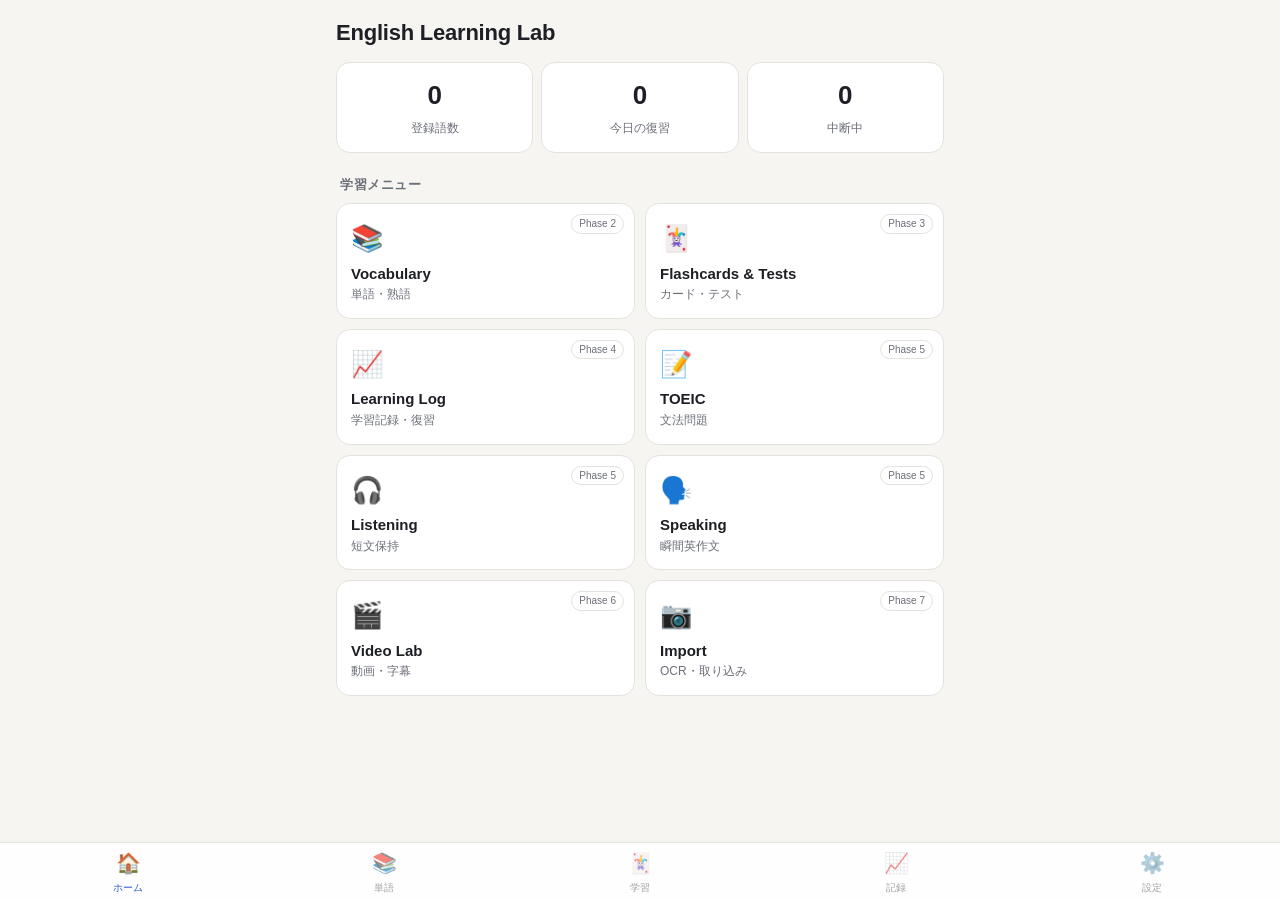
==== index.html @ d6dda8bf "Add files via upload" ====
<!DOCTYPE html>
<html lang="ja">
<head>
  <meta charset="utf-8">
  <meta name="viewport" content="width=device-width, initial-scale=1, viewport-fit=cover">
  <meta name="theme-color" content="#f6f5f2">
  <meta name="apple-mobile-web-app-capable" content="yes">
  <meta name="mobile-web-app-capable" content="yes">
  <meta name="apple-mobile-web-app-status-bar-style" content="default">
  <meta name="apple-mobile-web-app-title" content="English Lab">
  <title>English Learning Lab</title>
  <link rel="manifest" href="manifest.webmanifest">
  <link rel="apple-touch-icon" href="icon-180.png">
  <link rel="icon" href="icon-192.png">
  <link rel="stylesheet" href="app.css">
</head>
<body>
  <main id="main"><div class="card center muted">読み込み中…</div></main>
  <nav id="tabs"></nav>
  <div id="toast" hidden></div>
  <dialog id="dialog"></dialog>
  <script type="module" src="app.js"></script>
</body>
</html>
---- app.css ----
:root {
  --bg: #f6f5f2; --surface: #ffffff; --text: #1d1f24; --muted: #6b6f78; --line: #e4e2dc;
  --accent: #2f5bd3; --accent-text: #fff; --danger: #c93a3a; --warn-bg: #fff4d6; --warn-text: #7a5300;
  --radius: 14px; --tabh: 58px;
  color-scheme: light;
}
[data-theme="dark"] {
  --bg: #16181d; --surface: #21242b; --text: #eceef2; --muted: #9aa0ab; --line: #333740;
  --accent: #6d8ff0; --accent-text: #0e1220; --danger: #ef6b6b; --warn-bg: #3a3018; --warn-text: #f3d48a;
  color-scheme: dark;
}
* { box-sizing: border-box; -webkit-tap-highlight-color: transparent; }
html, body { margin: 0; background: var(--bg); color: var(--text); }
body {
  font: 16px/1.55 -apple-system, BlinkMacSystemFont, "Hiragino Sans", "Noto Sans JP", sans-serif;
  -webkit-text-size-adjust: 100%;
}
a { color: inherit; text-decoration: none; }
#main {
  max-width: 640px; margin: 0 auto;
  padding: calc(env(safe-area-inset-top) + 8px) 16px calc(var(--tabh) + env(safe-area-inset-bottom) + 24px);
}
.top { display: flex; align-items: center; gap: 8px; padding: 8px 0 12px; }
.top h1 { font-size: 22px; margin: 0; letter-spacing: -.01em; }
.back { font-size: 30px; line-height: 1; padding: 0 8px 4px 0; color: var(--accent); }
.sec { font-size: 13px; font-weight: 600; color: var(--muted); margin: 22px 4px 8px; text-transform: uppercase; letter-spacing: .04em; }
.card { display: block; background: var(--surface); border: 1px solid var(--line); border-radius: var(--radius); padding: 14px 16px; margin-bottom: 10px; }
.card.warn { background: var(--warn-bg); color: var(--warn-text); border-color: transparent; }
.center { text-align: center; }
.muted { color: var(--muted); }
.small { font-size: 12px; }
.hint { font-size: 13px; color: var(--muted); margin: -2px 2px 4px; }
.warn-text { color: var(--danger); font-size: 14px; }
.stack { display: flex; flex-direction: column; gap: 10px; }
.stack > p { margin: 0; }
.row { display: flex; gap: 8px; }
.row.end { justify-content: flex-end; }
.kv { display: flex; justify-content: space-between; font-size: 15px; padding: 2px 0; }
.kv span { color: var(--muted); }

.stats { display: grid; grid-template-columns: repeat(3, 1fr); gap: 8px; }
.stat { background: var(--surface); border: 1px solid var(--line); border-radius: var(--radius); padding: 12px 8px; text-align: center; }
.stat b { display: block; font-size: 26px; font-variant-numeric: tabular-nums; }
.stat span { font-size: 12px; color: var(--muted); }

.grid { display: grid; grid-template-columns: 1fr 1fr; gap: 10px; }
.tile { position: relative; background: var(--surface); border: 1px solid var(--line); border-radius: var(--radius); padding: 14px; min-height: 104px; display: flex; flex-direction: column; gap: 2px; }
.tile:active { transform: scale(.98); }
.tile .ic { font-size: 26px; }
.tile .nm { font-weight: 650; font-size: 15px; line-height: 1.25; margin-top: 4px; }
.tile .ja { font-size: 12px; color: var(--muted); }
.tile .badge { position: absolute; top: 10px; right: 10px; font-size: 10px; color: var(--muted); border: 1px solid var(--line); border-radius: 99px; padding: 1px 7px; }

.btn {
  display: block; width: 100%; text-align: center; font: inherit; font-weight: 600; font-size: 16px;
  padding: 12px 14px; border-radius: 12px; border: 1px solid var(--line); background: var(--bg); color: var(--text);
  cursor: pointer; min-height: 46px;
}
.btn:active { opacity: .7; }
.btn.primary { background: var(--accent); color: var(--accent-text); border-color: transparent; }
.btn.danger { color: var(--danger); background: transparent; border-color: var(--danger); }
.dlg .btn.danger { background: var(--danger); color: #fff; }
.btn.ghost { background: transparent; border-color: transparent; color: var(--muted); }
.btn:disabled { opacity: .4; }
.row .btn { width: auto; flex: 0 0 auto; }

.seg { display: flex; background: var(--bg); border-radius: 10px; padding: 3px; }
.seg button { flex: 1; font: inherit; font-size: 15px; border: 0; background: transparent; color: var(--text); padding: 8px; border-radius: 8px; }
.seg button.on { background: var(--surface); box-shadow: 0 1px 3px rgba(0,0,0,.15); font-weight: 600; }

.field { display: flex; flex-direction: column; gap: 4px; font-size: 14px; color: var(--muted); margin: 10px 0; }
.field input { font: inherit; font-size: 16px; padding: 10px 12px; border-radius: 10px; border: 1px solid var(--line); background: var(--bg); color: var(--text); }

#tabs {
  position: fixed; left: 0; right: 0; bottom: 0; display: flex; justify-content: space-around;
  background: color-mix(in srgb, var(--surface) 88%, transparent); backdrop-filter: blur(14px); -webkit-backdrop-filter: blur(14px);
  border-top: 1px solid var(--line); padding-bottom: env(safe-area-inset-bottom); height: calc(var(--tabh) + env(safe-area-inset-bottom));
}
#tabs a { flex: 1; display: flex; flex-direction: column; align-items: center; justify-content: center; color: var(--muted); font-size: 20px; opacity: .65; }
#tabs a small { font-size: 10px; margin-top: 1px; }
#tabs a.on { opacity: 1; color: var(--accent); }

#toast {
  position: fixed; left: 50%; transform: translateX(-50%); bottom: calc(var(--tabh) + env(safe-area-inset-bottom) + 14px);
  background: var(--text); color: var(--bg); padding: 10px 16px; border-radius: 99px; font-size: 14px; max-width: 90vw; z-index: 50;
}
dialog { border: 0; border-radius: 18px; padding: 0; width: min(92vw, 420px); background: var(--surface); color: var(--text); }
dialog::backdrop { background: rgba(0,0,0,.45); }
.dlg { padding: 18px; }
.dlg h3 { margin: 0 0 10px; font-size: 18px; }
.dlg-body { font-size: 15px; max-height: 50vh; overflow: auto; }
.errs { padding-left: 18px; color: var(--danger); }
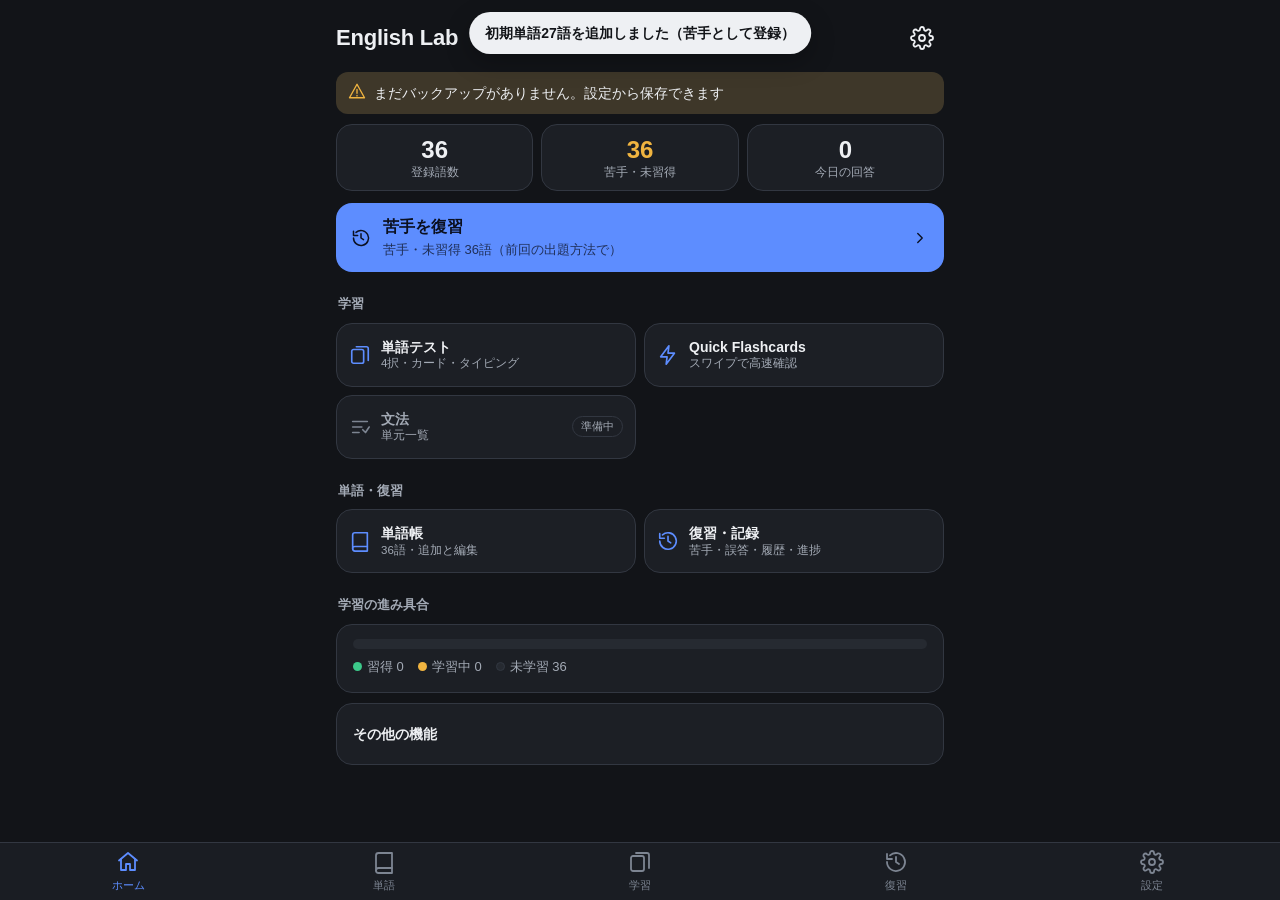
==== commit bbea4842: "Add files via upload" ====
--- a/index.html
+++ b/index.html
@@ -2,6 +2,7 @@
 <html lang="ja">
 <head>
   <meta charset="utf-8">
+  <meta name="robots" content="noindex, nofollow, noarchive">
   <meta name="viewport" content="width=device-width, initial-scale=1, viewport-fit=cover">
   <meta name="theme-color" content="#f6f5f2">
   <meta name="apple-mobile-web-app-capable" content="yes">
--- a/app.css
+++ b/app.css
@@ -90,3 +90,546 @@
 .dlg h3 { margin: 0 0 10px; font-size: 18px; }
 .dlg-body { font-size: 15px; max-height: 50vh; overflow: auto; }
 .errs { padding-left: 18px; color: var(--danger); }
+
+/* ---------- Phase 2 ---------- */
+.grow { flex: 1; min-width: 0; }
+.row.between, .between { justify-content: space-between; align-items: center; }
+.row { align-items: center; }
+.link { color: var(--accent); background: none; border: 0; font: inherit; padding: 0; }
+.danger-text { color: var(--danger); }
+.icon-btn { background: none; border: 0; font-size: 20px; padding: 6px 8px; color: var(--text); min-width: 40px; min-height: 40px; }
+.top .icon-btn { font-size: 28px; color: var(--accent); }
+.btn.sm { padding: 7px 12px; min-height: 36px; font-size: 14px; width: auto; }
+select, textarea, .searchbar input, .card input:not([type=checkbox]) {
+  font: inherit; font-size: 16px; width: 100%; padding: 10px 12px; border-radius: 10px;
+  border: 1px solid var(--line); background: var(--bg); color: var(--text);
+}
+select { -webkit-appearance: none; appearance: none; background-image: linear-gradient(45deg, transparent 50%, var(--muted) 50%), linear-gradient(135deg, var(--muted) 50%, transparent 50%); background-position: calc(100% - 16px) 55%, calc(100% - 11px) 55%; background-size: 5px 5px; background-repeat: no-repeat; padding-right: 30px; }
+textarea { resize: vertical; line-height: 1.5; }
+.big-input { font-size: 20px !important; font-weight: 650; }
+.searchbar { margin-bottom: 10px; }
+.searchbar input { background: var(--surface); }
+.filters summary { font-weight: 600; cursor: pointer; }
+.fgrp { margin-top: 12px; display: flex; flex-direction: column; gap: 6px; }
+.fgrp > span { font-size: 13px; color: var(--muted); }
+.chips { display: flex; flex-wrap: wrap; gap: 6px; }
+.chips button { font: inherit; font-size: 14px; padding: 6px 12px; border-radius: 99px; border: 1px solid var(--line); background: var(--bg); color: var(--text); }
+.chips button.on { background: var(--accent); color: var(--accent-text); border-color: transparent; }
+.chk { display: inline-flex; align-items: center; gap: 6px; font-size: 15px; color: var(--text); }
+.chk input { width: 20px; height: 20px; accent-color: var(--accent); }
+
+.wcard { background: var(--surface); border: 1px solid var(--line); border-radius: var(--radius); margin-bottom: 10px; }
+.wmain { display: block; padding: 14px 16px 10px; }
+.wmain b { font-size: 20px; letter-spacing: -.01em; }
+.wmain .mean { display: block; color: var(--text); opacity: .85; font-size: 15px; margin-top: 2px; }
+.tagp { font-size: 11px; color: var(--muted); border: 1px solid var(--line); border-radius: 99px; padding: 0 7px; margin-left: 8px; vertical-align: 3px; }
+.wact { display: flex; align-items: center; gap: 8px; border-top: 1px solid var(--line); padding: 6px 10px 6px 8px; }
+.lv { display: inline-flex; align-items: center; gap: 6px; font-size: 14px; font-weight: 600; padding: 5px 12px; border-radius: 99px; background: var(--bg); white-space: nowrap; }
+.lv i { width: 8px; height: 8px; border-radius: 50%; background: var(--muted); }
+.lv1 i { background: #8a8f99; } .lv2 i { background: #e0563b; } .lv3 i { background: #e3a21a; } .lv4 i { background: #4f9fe0; } .lv5 i { background: #34a56f; }
+.lv0 { color: var(--muted); font-weight: 500; }
+.lvsel { position: relative; display: inline-block; }
+.lvsel .lv::after { content: '⌄'; margin-left: 2px; color: var(--muted); font-size: 12px; transform: translateY(-2px); }
+.lvsel select { position: absolute; inset: 0; opacity: 0; width: 100%; padding: 0; }
+.bm { background: none; border: 0; color: var(--muted); padding: 6px; min-width: 40px; min-height: 40px; }
+.bm.on { color: #f28c28; }
+.bm.big svg { width: 28px; height: 28px; }
+.skill { padding: 10px 0; border-top: 1px solid var(--line); display: flex; flex-direction: column; gap: 6px; }
+.skill .hint { margin: 0; }
+.prow { display: flex; gap: 10px; align-items: baseline; padding: 6px 0; border-bottom: 1px solid var(--line); font-size: 15px; }
+.prow:last-child { border-bottom: 0; }
+.prow span { color: var(--muted); flex: 1; }
+.prow em { font-style: normal; font-size: 12px; color: var(--danger); }
+.prow.dup b { text-decoration: line-through; opacity: .5; }
+.ptext { font-size: 18px; line-height: 2.1; }
+.tok { padding: 3px 2px; border-radius: 6px; }
+.tok.on { background: var(--accent); color: var(--accent-text); }
+.hrow { display: flex; flex-direction: column; padding: 6px 0; border-bottom: 1px solid var(--line); font-size: 14px; }
+.hrow:last-child { border-bottom: 0; }
+.hrow span { color: var(--muted); font-size: 12px; }
+
+/* ---------- Phase 3 ---------- */
+.seg.wrap { flex-wrap: wrap; }
+.seg button:disabled { opacity: .35; }
+.resume { border-color: var(--accent); }
+a.card.resume { color: var(--accent); font-weight: 600; margin-top: 10px; }
+.target b { font-size: 26px; font-variant-numeric: tabular-nums; }
+.qtop { padding-bottom: 6px; }
+.progress { height: 4px; background: var(--line); border-radius: 99px; overflow: hidden; }
+.progress i { display: block; height: 100%; background: var(--accent); transition: width .3s; }
+.qcard { text-align: center; padding: 28px 16px; min-height: 140px; display: flex; flex-direction: column; align-items: center; justify-content: center; gap: 6px; }
+.q-ja { font-size: 24px; font-weight: 650; line-height: 1.4; }
+.q-en { font-size: 32px; font-weight: 700; letter-spacing: -.01em; }
+.q-en.sm { font-size: 24px; }
+.q-sub { font-size: 13px; color: var(--muted); }
+.play { font-size: 40px; width: 88px; height: 88px; border-radius: 50%; border: 0; background: var(--accent); color: var(--accent-text); }
+.type-in { font: inherit; font-size: 22px !important; text-align: center; padding: 14px !important; border-radius: 12px; border: 2px solid var(--line); background: var(--surface); color: var(--text); width: 100%; }
+.type-in:focus { outline: none; border-color: var(--accent); }
+.hintline { text-align: center; font-family: ui-monospace, Menlo, monospace; font-size: 20px; letter-spacing: .05em; min-height: 4px; }
+.choices { display: flex; flex-direction: column; gap: 8px; }
+.choice { font: inherit; font-size: 17px; text-align: left; padding: 14px 16px; border-radius: 12px; border: 1px solid var(--line); background: var(--surface); color: var(--text); }
+.choice.en { font-size: 19px; font-weight: 600; }
+.choice.right { border-color: #34a56f; background: color-mix(in srgb, #34a56f 18%, var(--surface)); }
+.choice.wrongc { border-color: var(--danger); background: color-mix(in srgb, var(--danger) 15%, var(--surface)); }
+.choice:disabled { color: var(--text); }
+.reveal { text-align: center; }
+.evals { display: grid; grid-template-columns: 1fr 1fr 1fr; gap: 8px; }
+.evals .btn { padding: 12px 4px; font-size: 15px; }
+.fb { margin-top: 12px; display: flex; flex-direction: column; gap: 6px; border-width: 2px; }
+.fb.ok { border-color: #34a56f; } .fb.near { border-color: #e3a21a; } .fb.ng { border-color: var(--danger); }
+.verdict { font-weight: 700; font-size: 15px; }
+.fb.ok .verdict { color: #34a56f; } .fb.near .verdict { color: #c98a10; } .fb.ng .verdict { color: var(--danger); }
+.fb-en { font-size: 24px; }
+.diff code { font-family: ui-monospace, Menlo, monospace; font-size: 18px; }
+.diff del { color: var(--danger); text-decoration: line-through; }
+.diff ins { color: #34a56f; text-decoration: underline; font-weight: 700; }
+.diff .gap { color: var(--muted); }
+.ex { border-left: 3px solid var(--line); padding-left: 10px; font-size: 15px; }
+.lvchg span { margin-left: 8px; }
+.rrow { display: flex; gap: 10px; align-items: flex-start; background: var(--surface); border: 1px solid var(--line); border-radius: 12px; padding: 10px 12px; margin-bottom: 6px; }
+.rrow .mk { font-weight: 700; width: 18px; text-align: center; }
+.mk.ok { color: #34a56f; } .mk.near { color: #c98a10; } .mk.ng { color: var(--danger); }
+.rrow .lvc { text-align: right; white-space: nowrap; }
+.block { display: block; }
+.row .btn.grow { flex: 1 1 0; width: auto; }
+
+/* ---------- Quick Flashcards ---------- */
+.quicklink { display: flex; align-items: center; gap: 4px; border-color: var(--accent); }
+.clock { font-variant-numeric: tabular-nums; font-size: 17px; }
+.cardbar { height: 3px; border-radius: 99px; overflow: hidden; }
+.cardbar i { display: block; height: 100%; background: #e3a21a; width: 0; transition: width .2s linear; }
+.qstage { position: relative; height: min(52vh, 420px); margin: 10px 0; }
+.fcard {
+  position: absolute; inset: 0; background: var(--surface); border: 1px solid var(--line); border-radius: 22px;
+  display: flex; align-items: center; justify-content: center; text-align: center; padding: 20px;
+  box-shadow: 0 6px 24px rgba(0,0,0,.12); touch-action: none; user-select: none; -webkit-user-select: none;
+  transition: transform .2s ease-out, opacity .2s, border-color .1s;
+}
+.fcard.flipping .face { opacity: 0; transform: scale(.96); }
+.face { transition: opacity .12s, transform .12s; display: flex; flex-direction: column; gap: 10px; align-items: center; max-height: 100%; overflow: auto; }
+.fc-en { font-size: 36px; font-weight: 700; letter-spacing: -.01em; }
+.fc-ja { font-size: 24px; font-weight: 600; line-height: 1.45; }
+.fc-ex { font-size: 14px; line-height: 1.5; text-align: left; border-left: 3px solid var(--line); padding-left: 10px; margin-top: 6px; }
+.stamp { position: absolute; top: 18px; font-weight: 800; font-size: 18px; padding: 4px 10px; border-radius: 8px; border: 3px solid; opacity: 0; transition: opacity .1s; }
+.stamp.know { color: #34a56f; right: 18px; } .stamp.dont { color: var(--danger); left: 18px; }
+.fcard.to-know { border-color: #34a56f; } .fcard.to-know .stamp.know { opacity: 1; }
+.fcard.to-dont { border-color: var(--danger); } .fcard.to-dont .stamp.dont { opacity: 1; }
+.qbtns { display: grid; grid-template-columns: 1fr 64px 1fr; gap: 10px; }
+.qb.know { color: #34a56f; border-color: #34a56f; } .qb.dont { color: var(--danger); border-color: var(--danger); }
+.pauseov { position: fixed; inset: 0; background: rgba(0,0,0,.55); display: flex; align-items: center; justify-content: center; z-index: 40; padding: 24px; }
+.pauseov .card { width: 100%; max-width: 360px; }
+.up { color: #34a56f; } .down { color: var(--danger); }
+
+/* ---------- Video Lab ---------- */
+.vrow { display: flex; align-items: center; gap: 12px; }
+.vic { font-size: 26px; }
+.vtitle { font-size: 18px !important; overflow: hidden; text-overflow: ellipsis; white-space: nowrap; max-width: 60vw; }
+.vwrap { background: #000; border-radius: 14px; overflow: hidden; }
+.vwrap video { width: 100%; max-height: 42vh; display: block; background: #000; }
+.subbox { min-height: 64px; background: var(--surface); border: 1px solid var(--line); border-radius: 12px; margin-top: 8px; padding: 10px 12px; text-align: center; }
+.subbox.empty { color: var(--muted); }
+.sen { font-size: 18px; font-weight: 600; line-height: 1.4; }
+.sja { font-size: 15px; color: var(--muted); margin-top: 4px; }
+.vctl { display: grid; grid-template-columns: 1fr 1fr 1fr 1fr; gap: 8px; margin-top: 10px; }
+.vctl .btn { padding: 10px 4px; font-size: 15px; }
+.vctl2 { display: grid; grid-template-columns: repeat(4, 1fr); gap: 6px; margin-top: 8px; }
+.tgl { font: inherit; font-size: 13px; padding: 9px 2px; border-radius: 10px; border: 1px solid var(--line); background: var(--bg); color: var(--muted); }
+.tgl.on { background: var(--accent); color: var(--accent-text); border-color: transparent; font-weight: 600; }
+.cuelist { max-height: 46vh; overflow: auto; -webkit-overflow-scrolling: touch; position: relative; }
+.cue { display: flex; gap: 8px; align-items: flex-start; padding: 9px 6px; border-bottom: 1px solid var(--line); }
+.cue.cur { background: color-mix(in srgb, var(--accent) 14%, transparent); border-radius: 8px; }
+.ct { font-size: 12px; color: var(--muted); font-variant-numeric: tabular-nums; width: 44px; padding-top: 3px; }
+.ctext { display: flex; flex-direction: column; gap: 2px; }
+.cen { font-size: 15px; } .cja { font-size: 13px; color: var(--muted); }
+.cbtn { font: inherit; font-size: 12px; border: 1px solid var(--line); background: var(--surface); color: var(--accent); border-radius: 8px; padding: 4px 7px; white-space: nowrap; }
+.vref { display: block; padding: 4px 0; color: var(--accent); }
+.vref .block { color: var(--text); }
+[hidden] { display: none !important; }
+
+/* ---------- 3-direction swipe card ---------- */
+body.noscroll { overflow: hidden; overscroll-behavior: none; }
+.qrun { -webkit-user-select: none; user-select: none; }
+.qstage .fcard { -webkit-touch-callout: none; will-change: transform; transition: border-color .1s; }
+.qstage .fcard:not(:first-child) { z-index: 2; }       /* the card flying away stays on top */
+.qstage .fcard.gone { pointer-events: none; }
+.fcard .stamp { opacity: 0; transition: none; top: 18px; }
+.stamp.s-left { left: 18px; right: auto; transform: rotate(-12deg); }
+.stamp.s-right { right: 18px; left: auto; transform: rotate(12deg); }
+.stamp.s-up { left: 50%; top: auto; bottom: 18px; transform: translateX(-50%); }
+.stamp.k-know { color: #34a56f; } .stamp.k-dont { color: var(--danger); } .stamp.k-vague { color: #d9960f; }
+.fcard[data-dir="left"] .s-left, .fcard[data-dir="right"] .s-right, .fcard[data-dir="up"] .s-up { opacity: var(--s, 0); }
+.fcard[data-res="know"] { border-color: #34a56f; box-shadow: 0 0 0 calc(var(--s, 0) * 3px) #34a56f inset, 0 6px 24px rgba(0,0,0,.12); }
+.fcard[data-res="dont"] { border-color: var(--danger); box-shadow: 0 0 0 calc(var(--s, 0) * 3px) var(--danger) inset, 0 6px 24px rgba(0,0,0,.12); }
+.fcard[data-res="vague"] { border-color: #d9960f; box-shadow: 0 0 0 calc(var(--s, 0) * 3px) #d9960f inset, 0 6px 24px rgba(0,0,0,.12); }
+.qbtns3 { display: grid; grid-template-columns: 1fr 1fr 1fr 52px; gap: 8px; }
+.qbtns3 .btn { padding: 12px 2px; font-size: 14px; white-space: nowrap; }
+.qb.vague { color: #c98a10; border-color: #d9960f; }
+.stats4 { grid-template-columns: repeat(4, 1fr); }
+.mid { color: #c98a10; }
+
+/* =====================================================================
+   v0.6 Visual refresh: unified type scale, larger text, clear emphasis
+   ===================================================================== */
+:root {
+  --font: -apple-system, BlinkMacSystemFont, "SF Pro Text", "Hiragino Sans", "Hiragino Kaku Gothic ProN", "Noto Sans JP", sans-serif;
+  --fs-hero: 46px;   /* 出題中の英単語 */
+  --fs-h1: 26px;     /* 画面タイトル・出題中の日本語 */
+  --fs-l: 20px;      /* 一覧の見出し語・選択肢 */
+  --fs-m: 17px;      /* 本文・ボタン（iOS標準） */
+  --fs-s: 15px;      /* 補足 */
+  --fs-xs: 13px;     /* ラベル */
+  --radius: 18px;
+  --bg: #f3f4f6; --surface: #ffffff; --surface2: #eceef1; --text: #15171c; --muted: #6a707b; --line: #dfe2e7;
+  --accent: #2563eb; --accent-text: #fff;
+  --ok: #22a06b; --ng: #e5484d; --mid: #d99211;
+}
+[data-theme="dark"] {
+  --bg: #17181c; --surface: #24262b; --surface2: #2e3036; --text: #f3f4f6; --muted: #9ca3af; --line: #393c43;
+  --accent: #5b8cff; --accent-text: #0b1020;
+  --ok: #3ccf8e; --ng: #ff6b6f; --mid: #f0b33a;
+}
+html, body { font-family: var(--font); font-size: var(--fs-m); -webkit-font-smoothing: antialiased; }
+body { line-height: 1.6; }
+b, strong { font-weight: 700; }
+.muted { color: var(--muted); }
+.small { font-size: var(--fs-xs); }
+.hint { font-size: var(--fs-xs); line-height: 1.55; }
+
+/* headings */
+.top { padding: 10px 0 14px; }
+.top h1 { font-size: var(--fs-h1); font-weight: 800; letter-spacing: -.02em; }
+.sec { font-size: var(--fs-s); font-weight: 700; text-transform: none; letter-spacing: 0; color: var(--muted); margin: 26px 4px 10px; }
+.card { border-radius: var(--radius); padding: 16px 18px; border-color: var(--line); }
+
+/* buttons & choices */
+.btn { min-height: 52px; border-radius: 14px; font-size: var(--fs-m); font-weight: 700; background: var(--surface); }
+.btn.primary { box-shadow: 0 6px 16px color-mix(in srgb, var(--accent) 30%, transparent); }
+.btn.sm { min-height: 40px; font-size: var(--fs-s); }
+.seg { background: var(--surface2); border-radius: 14px; padding: 4px; gap: 4px; }
+.seg button { font-size: var(--fs-m); font-weight: 600; padding: 11px 6px; border-radius: 11px; color: var(--muted); }
+.seg button.on { background: var(--surface); color: var(--text); font-weight: 800; box-shadow: 0 1px 4px rgba(0,0,0,.15), inset 0 0 0 2px var(--accent); }
+.chips { gap: 8px; }
+.chips button { font-size: var(--fs-s); font-weight: 600; min-height: 44px; padding: 8px 16px; border-radius: 12px; border: 2px solid var(--line); background: var(--surface); }
+.chips button.on { border-color: var(--accent); background: color-mix(in srgb, var(--accent) 14%, var(--surface)); color: var(--text); font-weight: 800; }
+.chk { font-size: var(--fs-m); gap: 10px; min-height: 36px; }
+.chk input { width: 22px; height: 22px; }
+select, textarea, .searchbar input, .card input:not([type=checkbox]) { font-size: var(--fs-m); padding: 12px 14px; border-radius: 12px; }
+
+/* home */
+.stat { border-radius: var(--radius); padding: 14px 6px; }
+.stat b { font-size: 30px; font-weight: 800; letter-spacing: -.02em; }
+.stat span { font-size: var(--fs-xs); font-weight: 600; }
+.tile { border-radius: var(--radius); min-height: 112px; padding: 16px; }
+.tile .nm { font-size: var(--fs-m); font-weight: 800; }
+.tile .ja { font-size: var(--fs-xs); }
+
+/* vocabulary list */
+.wcard { border-radius: var(--radius); }
+.wmain { padding: 16px 18px 10px; }
+.wmain b { font-size: 23px; font-weight: 800; letter-spacing: -.015em; }
+.wmain .mean { font-size: var(--fs-m); opacity: 1; color: var(--text); margin-top: 4px; }
+.lv { font-size: var(--fs-s); padding: 6px 14px; background: var(--surface2); }
+
+/* ---------- focus mode (during a test): no tab bar ---------- */
+body.focus #tabs { display: none; }
+body.focus #main { padding-bottom: calc(env(safe-area-inset-bottom) + 20px); }
+.qhead { display: flex; align-items: center; gap: 12px; padding: 8px 0 12px; }
+.qhead .qlabel { flex: 1; text-align: center; font-size: var(--fs-s); font-weight: 700; color: var(--muted); }
+.qhead .qleft { font-size: var(--fs-s); font-weight: 700; color: var(--muted); min-width: 44px; text-align: right; }
+.qhead .clock { flex: 1; text-align: center; font-size: 20px; font-weight: 800; }
+.xbtn { width: 44px; height: 44px; border-radius: 50%; border: 0; background: var(--surface2); color: var(--text); font-size: 18px; font-weight: 700; flex: 0 0 auto; }
+.progress { height: 8px; background: var(--surface2); }
+.progress i { background: var(--accent); border-radius: 99px; }
+p.small.muted.center, #pos { font-size: var(--fs-s); font-weight: 700; }
+
+/* question card */
+.qcard { min-height: 230px; border-radius: 22px; padding: 30px 18px; gap: 10px; }
+.q-en { font-size: var(--fs-hero); font-weight: 800; letter-spacing: -.02em; line-height: 1.15; }
+.q-en.sm { font-size: 30px; }
+.q-ja { font-size: var(--fs-h1); font-weight: 800; line-height: 1.4; }
+.q-sub { font-size: var(--fs-s); font-weight: 600; color: var(--muted); background: var(--surface2); border-radius: 8px; padding: 2px 10px; }
+.play { width: 96px; height: 96px; font-size: 42px; }
+
+/* choices: large numbered rows */
+.choices { gap: 10px; margin-top: 4px; }
+.choice { display: flex; align-items: center; gap: 14px; min-height: 66px; padding: 12px 18px; border-radius: 20px; border: 2px solid var(--line); background: var(--surface); font-size: 19px; font-weight: 700; line-height: 1.35; }
+.choice .cn { font-size: 22px; font-weight: 800; color: var(--muted); width: 18px; text-align: center; flex: 0 0 auto; }
+.choice .ctx { flex: 1; }
+.choice.en { font-size: 22px; }
+.choice:active { transform: scale(.985); }
+.choice.right { border-color: var(--ok); background: color-mix(in srgb, var(--ok) 16%, var(--surface)); }
+.choice.right .cn { color: var(--ok); }
+.choice.wrongc { border-color: var(--ng); background: color-mix(in srgb, var(--ng) 14%, var(--surface)); }
+.choice.wrongc .cn { color: var(--ng); }
+
+/* typing */
+.type-in { font-size: 26px !important; font-weight: 700; padding: 16px !important; border-radius: 16px; border-width: 2px; }
+.hintline { font-size: 22px; font-weight: 700; }
+
+/* feedback */
+.fb { border-radius: 20px; padding: 18px; gap: 8px; }
+.verdict { font-size: 20px; font-weight: 800; }
+.fb.ok { border-color: var(--ok); } .fb.ok .verdict { color: var(--ok); }
+.fb.near { border-color: var(--mid); } .fb.near .verdict { color: var(--mid); }
+.fb.ng { border-color: var(--ng); } .fb.ng .verdict { color: var(--ng); }
+.fb-en { font-size: 28px; font-weight: 800; letter-spacing: -.015em; }
+.fb .small { font-size: var(--fs-s); }
+.ex { font-size: var(--fs-s); line-height: 1.6; }
+#next { min-height: 58px; font-size: 18px; margin-top: 12px; }
+
+/* flashcards */
+.qstage { height: min(54vh, 460px); }
+.fcard { border-radius: 26px; border-width: 2px; }
+.fc-en { font-size: var(--fs-hero); font-weight: 800; letter-spacing: -.02em; line-height: 1.15; }
+.fc-ja { font-size: var(--fs-h1); font-weight: 800; line-height: 1.45; }
+.fc-ex { font-size: var(--fs-s); line-height: 1.6; }
+.stamp { font-size: 20px; font-weight: 900; border-width: 3px; border-radius: 10px; }
+.qbtns3 { grid-template-columns: 1fr 1fr 1fr 56px; gap: 10px; margin-top: 4px; }
+.qbtns3 .btn { min-height: 64px; border-radius: 20px; font-size: var(--fs-m); font-weight: 800; border: 0; }
+.qb.dont { background: color-mix(in srgb, var(--ng) 16%, var(--surface)); color: var(--ng); }
+.qb.vague { background: color-mix(in srgb, var(--mid) 18%, var(--surface)); color: var(--mid); }
+.qb.know { background: color-mix(in srgb, var(--ok) 18%, var(--surface)); color: var(--ok); }
+#undo { background: var(--surface2); }
+.up, .mk.ok { color: var(--ok); } .down, .mk.ng { color: var(--ng); } .mid, .mk.near { color: var(--mid); }
+
+/* results */
+.rrow { border-radius: 14px; padding: 12px 14px; }
+.rrow b { font-size: 18px; font-weight: 800; }
+
+/* sticky start bar (setup screens) */
+.cta-bar {
+  position: sticky; bottom: calc(var(--tabh) + env(safe-area-inset-bottom) + 10px); z-index: 5;
+  display: flex; align-items: center; gap: 12px; margin-top: 18px;
+  background: var(--surface); border: 1px solid var(--line); border-radius: 22px; padding: 10px 10px 10px 18px;
+  box-shadow: 0 10px 30px rgba(0,0,0,.18);
+}
+.cta-count { display: flex; align-items: baseline; gap: 4px; flex-wrap: wrap; min-width: 0; flex: 1; }
+.cta-count b { font-size: 32px; font-weight: 800; line-height: 1; letter-spacing: -.02em; }
+.cta-count span { font-size: var(--fs-s); font-weight: 700; }
+.cta-count small { flex-basis: 100%; font-size: 11px; color: var(--muted); line-height: 1.3; }
+.btn.cta { width: auto; flex: 0 0 46%; min-height: 58px; font-size: 19px; font-weight: 800; border-radius: 16px; }
+
+/* v0.6 fixes */
+.seg.wrap { display: grid; grid-template-columns: 1fr 1fr; }
+.qbtns3 .btn { display: flex; flex-direction: column; align-items: center; justify-content: center; gap: 0; font-size: 14px; line-height: 1.2; padding: 8px 2px; }
+.qbtns3 .btn b { font-size: 20px; line-height: 1.1; }
+#toast { top: calc(env(safe-area-inset-top) + 12px); bottom: auto; font-size: var(--fs-s); font-weight: 600; box-shadow: 0 8px 24px rgba(0,0,0,.25); }
+#toast { width: max-content; max-width: 88vw; text-align: center; }
+.stamp.s-up { top: auto; bottom: 18px; left: 50%; right: auto; transform: translateX(-50%); }
+.stamp.s-down { top: 18px; bottom: auto; left: 50%; right: auto; transform: translateX(-50%); }
+.fcard[data-dir="down"] .s-down { opacity: var(--s, 0); }
+
+/* =====================================================================
+   v0.8 UI/UX: one design system (dark first). Roles: blue=操作 green=正解/習得
+   red=不正解 amber=復習/注意 gray=未選択/補助
+   ===================================================================== */
+:root {
+  --fs-hero: 34px; --fs-h1: 22px; --fs-l: 18px; --fs-m: 16px; --fs-s: 14px; --fs-xs: 13px;
+  --radius: 16px; --r-sm: 12px;
+  --bg: #f3f4f6; --surface: #ffffff; --surface2: #eef0f3; --text: #14161a; --muted: #5f6672; --line: #dde1e6;
+  --accent: #2f6bed; --accent-text: #fff; --ok: #1f9d60; --ng: #d93f45; --mid: #c27d0e; --gray: #8a919c;
+}
+[data-theme="dark"] {
+  --bg: #121418; --surface: #1c1f25; --surface2: #262a31; --text: #eef0f3; --muted: #a3aab5; --line: #323741;
+  --accent: #5d8dff; --accent-text: #0b1020; --ok: #3cc98a; --ng: #ff6b70; --mid: #f0b440; --gray: #7d8592;
+}
+html, body { overflow-x: hidden; }
+body { font-size: var(--fs-m); line-height: 1.6; }
+b, strong { font-weight: 600; }
+.ic { flex: 0 0 auto; vertical-align: -4px; }
+.top { padding: 8px 0 12px; min-height: 52px; }
+.top h1 { font-size: var(--fs-h1); font-weight: 700; letter-spacing: -.01em; }
+.back { display: inline-flex; align-items: center; justify-content: center; min-width: 44px; min-height: 44px; margin-left: -10px; padding: 0; color: var(--accent); }
+.icon-btn { display: inline-flex; align-items: center; justify-content: center; min-width: 44px; min-height: 44px; color: var(--text); }
+.top .icon-btn { color: var(--text); font-size: inherit; }
+.sec { font-size: var(--fs-xs); font-weight: 600; color: var(--muted); margin: 22px 2px 8px; }
+.card { border-radius: var(--radius); padding: 14px 16px; border: 1px solid var(--line); background: var(--surface); }
+.hint { font-size: var(--fs-xs); color: var(--muted); }
+.small { font-size: var(--fs-xs); }
+
+/* buttons */
+.btn { min-height: 48px; border-radius: var(--r-sm); font-size: var(--fs-m); font-weight: 600; background: var(--surface2); border: 1px solid var(--line); box-shadow: none; display: inline-flex; align-items: center; justify-content: center; gap: 6px; width: 100%; }
+.btn.primary { background: var(--accent); color: var(--accent-text); border-color: transparent; box-shadow: none; }
+.btn.ghost { background: transparent; border-color: transparent; color: var(--muted); }
+.btn.sm { min-height: 40px; padding: 6px 14px; font-size: var(--fs-s); width: auto; }
+.btn:disabled { opacity: .45; }
+.seg { background: var(--surface2); border-radius: var(--r-sm); padding: 3px; gap: 3px; }
+.seg button { font-size: var(--fs-s); font-weight: 500; padding: 9px 4px; min-height: 40px; border-radius: 9px; color: var(--muted); }
+.seg button.on { background: var(--surface); color: var(--text); font-weight: 600; box-shadow: inset 0 0 0 2px var(--accent); }
+.seg button:disabled { opacity: .3; }
+.chips { gap: 6px; }
+.chips button { font-size: var(--fs-s); font-weight: 500; min-height: 40px; padding: 6px 14px; border-radius: 99px; border: 1.5px solid var(--line); background: var(--surface); color: var(--text); }
+.chips button.on { border-color: var(--accent); background: color-mix(in srgb, var(--accent) 16%, var(--surface)); color: var(--text); font-weight: 600; }
+.chips button.on::before { content: '✓ '; color: var(--accent); }
+.chips button:disabled { opacity: 1; }
+.chk { font-size: var(--fs-m); min-height: 44px; }
+select, textarea, .searchbar input, .card input:not([type=checkbox]), .numin { font-size: var(--fs-m); padding: 10px 12px; border-radius: var(--r-sm); border: 1px solid var(--line); background: var(--surface2); color: var(--text); }
+.numin { width: 110px; margin-top: 8px; }
+.link { color: var(--accent); }
+
+/* bottom tab bar */
+#tabs { background: color-mix(in srgb, var(--surface) 92%, transparent); border-top: 1px solid var(--line); }
+#tabs a { opacity: 1; color: var(--gray); gap: 2px; min-height: 48px; }
+#tabs a small { font-size: 10.5px; font-weight: 500; }
+#tabs a.on { color: var(--accent); }
+
+/* notices / empty */
+.notice { display: flex; gap: 8px; align-items: flex-start; font-size: var(--fs-s); border-radius: var(--r-sm); padding: 10px 12px; margin: 0 0 10px; }
+.notice.warn { background: color-mix(in srgb, var(--mid) 16%, var(--surface)); color: var(--text); }
+.notice.warn .ic { color: var(--mid); }
+.notice.info { background: var(--surface2); color: var(--muted); }
+.empty { text-align: center; color: var(--muted); font-size: var(--fs-s); padding: 16px 0; margin: 0; }
+
+/* home */
+.kpis { display: grid; grid-template-columns: repeat(3, 1fr); gap: 8px; margin-top: 4px; }
+.kpi { background: var(--surface); border: 1px solid var(--line); border-radius: var(--radius); padding: 10px 6px; text-align: center; min-width: 0; }
+.kpi b { display: block; font-size: 24px; font-weight: 700; line-height: 1.25; font-variant-numeric: tabular-nums; }
+.kpi span { font-size: 11.5px; color: var(--muted); line-height: 1.3; display: block; }
+.c-review { color: var(--mid); }
+.actions { display: flex; flex-direction: column; gap: 8px; margin-top: 12px; }
+.action { display: flex; align-items: center; gap: 12px; width: 100%; min-height: 60px; padding: 10px 14px; border-radius: var(--radius); border: 1px solid var(--line); background: var(--surface); color: var(--text); font: inherit; text-align: left; }
+.action b { display: block; font-size: var(--fs-m); }
+.action small { display: block; font-size: var(--fs-xs); color: var(--muted); }
+.action.primary { background: var(--accent); color: var(--accent-text); border-color: transparent; }
+.action.primary small { color: color-mix(in srgb, var(--accent-text) 75%, transparent); }
+.action.resume { border-color: var(--accent); }
+.action.resume > .ic:first-child { color: var(--accent); }
+.action:disabled { background: var(--surface); color: var(--muted); border-color: var(--line); }
+.action:disabled small { color: var(--muted); }
+.menu { display: grid; grid-template-columns: 1fr 1fr; gap: 8px; }
+.mitem { display: flex; align-items: center; gap: 10px; min-height: 64px; padding: 10px 12px; border-radius: var(--radius); background: var(--surface); border: 1px solid var(--line); min-width: 0; }
+.mitem > .ic:first-child { color: var(--accent); }
+.mitem b { display: block; font-size: var(--fs-s); line-height: 1.3; overflow-wrap: anywhere; }
+.mitem small { display: block; font-size: 11.5px; color: var(--muted); line-height: 1.35; }
+.mitem .chev { color: var(--gray); }
+.mitem em, .rgroup em, .urow em { font-style: normal; font-size: 11px; color: var(--muted); border: 1px solid var(--line); border-radius: 99px; padding: 1px 8px; white-space: nowrap; }
+.mitem.soon > .ic:first-child { color: var(--gray); }
+.mitem.soon b { color: var(--muted); }
+.more summary, .details summary { font-weight: 600; font-size: var(--fs-s); min-height: 32px; display: flex; align-items: center; cursor: pointer; }
+.more .menu { margin-top: 10px; }
+.progcard { display: block; }
+
+/* progress bars */
+.pbar { display: flex; height: 10px; border-radius: 99px; background: var(--surface2); overflow: hidden; }
+.pbar i { display: block; height: 100%; }
+.p-done { background: var(--ok); } .p-learn { background: var(--mid); } .p-new { background: var(--surface2); border: 1px solid var(--line); }
+.plegend { display: flex; flex-wrap: wrap; gap: 4px 14px; font-size: var(--fs-xs); color: var(--muted); margin-top: 8px; }
+.plegend .dot { display: inline-block; width: 9px; height: 9px; border-radius: 50%; margin-right: 5px; vertical-align: 0; }
+.prange { padding-top: 10px; border-top: 1px solid var(--line); display: flex; flex-direction: column; gap: 6px; }
+
+/* review */
+.rgroup { display: flex; flex-direction: column; gap: 10px; margin-bottom: 10px; }
+.rhead { display: flex; align-items: center; gap: 10px; }
+.rhead .ic { color: var(--mid); }
+.rhead .count { font-size: var(--fs-l); font-weight: 700; color: var(--mid); }
+.rgroup.soon .rhead .ic { color: var(--gray); }
+.minis { display: flex; flex-direction: column; gap: 2px; }
+.mini { display: flex; gap: 8px; align-items: baseline; padding: 4px 0; font-size: var(--fs-s); min-width: 0; }
+.mini b { flex: 0 0 auto; max-width: 50%; overflow-wrap: anywhere; }
+.mini span { color: var(--muted); overflow: hidden; text-overflow: ellipsis; white-space: nowrap; }
+.card.list { padding: 4px 14px; }
+.hrow2, .urow { display: flex; align-items: center; gap: 10px; min-height: 52px; padding: 8px 0; border-bottom: 1px solid var(--line); }
+.hrow2:last-child, .urow:last-child { border-bottom: 0; }
+.hrow2 b, .urow b { display: block; font-size: var(--fs-s); }
+.hrow2 small, .urow small { display: block; font-size: var(--fs-xs); color: var(--muted); }
+.hrow2 .acc { font-weight: 600; font-variant-numeric: tabular-nums; }
+.urow.soon b { color: var(--text); }
+
+/* setup */
+.pill-link { display: inline-flex; align-items: center; gap: 4px; min-height: 40px; padding: 0 14px; border-radius: 99px; border: 1px solid var(--line); background: var(--surface); font-size: var(--fs-s); font-weight: 600; color: var(--text); }
+.pill-link .ic { color: var(--accent); }
+.resume-bar { display: flex; align-items: center; gap: 8px; padding: 10px 10px 10px 14px; border-radius: var(--radius); border: 1px solid var(--accent); background: color-mix(in srgb, var(--accent) 10%, var(--surface)); margin-bottom: 10px; }
+.resume-bar b { display: block; font-size: var(--fs-s); }
+.resume-bar small { display: block; font-size: var(--fs-xs); color: var(--muted); }
+.setlist { background: var(--surface); border: 1px solid var(--line); border-radius: var(--radius); }
+.setrow { padding: 12px 14px; border-bottom: 1px solid var(--line); display: flex; flex-direction: column; gap: 8px; }
+.setrow:last-child { border-bottom: 0; }
+.setlabel { font-size: var(--fs-xs); font-weight: 600; color: var(--muted); }
+.details { margin-top: 10px; }
+.details .fgrp { margin-top: 14px; }
+.details .btn { margin-top: 14px; }
+.cta-bar { border-radius: var(--radius); padding: 8px 8px 8px 14px; box-shadow: 0 8px 24px rgba(0,0,0,.28); margin-top: 14px; }
+.cta-count b { font-size: 26px; font-weight: 700; }
+.cta-count span { font-size: var(--fs-s); font-weight: 500; }
+.btn.cta { min-height: 52px; font-size: var(--fs-l); font-weight: 700; flex: 0 0 44%; }
+
+/* vocabulary */
+.wmain b { font-size: 20px; font-weight: 700; overflow-wrap: anywhere; }
+.wmain .mean { font-size: var(--fs-m); color: var(--text); }
+.tagp { font-weight: 500; }
+.lv { font-size: var(--fs-xs); font-weight: 600; padding: 5px 12px; }
+.bm { min-width: 44px; min-height: 44px; }
+
+/* ---------- test screens: keep prompt and answers close ---------- */
+.qhead { padding: 6px 0 10px; }
+.qhead .qlabel, .qhead .qleft { font-size: var(--fs-xs); font-weight: 600; }
+.qhead .clock { font-size: var(--fs-l); font-weight: 700; }
+.xbtn { width: 44px; height: 44px; display: inline-flex; align-items: center; justify-content: center; font-size: 16px; }
+.progress { height: 6px; }
+p.small.muted.center, #pos { font-size: var(--fs-xs); font-weight: 600; margin: 8px 0; }
+.qcard { min-height: 0; padding: 26px 16px; border-radius: var(--radius); gap: 8px; margin-bottom: 12px; }
+.q-en { font-size: var(--fs-hero); font-weight: 700; line-height: 1.2; overflow-wrap: anywhere; }
+.q-en.sm { font-size: 24px; }
+.q-ja { font-size: 21px; font-weight: 600; line-height: 1.5; overflow-wrap: anywhere; }
+.q-sub { font-size: var(--fs-xs); font-weight: 500; }
+.play { width: 80px; height: 80px; display: inline-flex; align-items: center; justify-content: center; }
+.choices { gap: 8px; margin-top: 0; }
+.choice { min-height: 56px; padding: 12px 16px; border-radius: var(--r-sm); border: 1.5px solid var(--line); font-size: 17px; font-weight: 500; line-height: 1.45; gap: 12px; overflow-wrap: anywhere; transition: transform .08s, border-color .12s, background .12s; }
+.choice.en { font-size: 18px; font-weight: 600; }
+.choice .cn { font-size: 15px; font-weight: 600; color: var(--gray); width: 16px; }
+.choice:active { transform: scale(.98); background: var(--surface2); }
+.choice.right { border-color: var(--ok); background: color-mix(in srgb, var(--ok) 14%, var(--surface)); }
+.choice.right .cn::after { content: ' ✓'; }
+.choice.wrongc { border-color: var(--ng); background: color-mix(in srgb, var(--ng) 12%, var(--surface)); }
+.choice.wrongc .cn::after { content: ' ✕'; }
+.type-in { font-size: 22px !important; font-weight: 600; scroll-margin-bottom: 160px; }
+.hintline { font-size: 19px; font-weight: 600; }
+.fb { margin-top: 10px; padding: 14px 16px; gap: 6px; border-width: 1.5px; }
+.verdict { display: flex; align-items: center; gap: 6px; font-size: var(--fs-l); font-weight: 700; }
+.fb-en { font-size: 24px; font-weight: 700; overflow-wrap: anywhere; }
+.fb-mean { font-size: var(--fs-m); }
+.fb-more summary { font-size: var(--fs-xs); color: var(--muted); min-height: 32px; display: flex; align-items: center; cursor: pointer; }
+.fb-more > div { margin-top: 4px; }
+#next { min-height: 52px; font-size: var(--fs-m); margin-top: 10px; }
+.donemark { display: flex; align-items: center; gap: 8px; justify-content: center; color: var(--ok); font-weight: 600; font-size: var(--fs-s); margin: -4px 0 10px; animation: pop .45s ease-out; }
+@keyframes pop { 0% { transform: scale(.6); opacity: 0; } 70% { transform: scale(1.08); opacity: 1; } 100% { transform: scale(1); } }
+
+/* flashcards */
+.qstage { height: min(46vh, 400px); margin: 8px 0 10px; }
+.fcard { border-width: 1.5px; border-radius: 20px; }
+.fc-en { font-size: var(--fs-hero); font-weight: 700; line-height: 1.2; overflow-wrap: anywhere; }
+.fc-ja { font-size: 21px; font-weight: 600; overflow-wrap: anywhere; }
+.qbtns3 .btn { min-height: 58px; border-radius: var(--r-sm); font-size: var(--fs-xs); font-weight: 600; }
+.qbtns3 .btn b { font-size: 18px; }
+.stamp { font-size: 16px; font-weight: 700; }
+
+/* results */
+.stats .stat b { font-size: 24px; font-weight: 700; }
+.rrow b { font-size: var(--fs-m); font-weight: 600; overflow-wrap: anywhere; }
+
+/* video tweaks */
+.vic { color: var(--accent); }
+
+/* narrow phones (320px) */
+@media (max-width: 360px) {
+  :root { --fs-hero: 30px; }
+  #main { padding-left: 12px; padding-right: 12px; }
+  .menu { gap: 6px; }
+  .mitem { padding: 10px; gap: 8px; }
+  .mitem small { display: none; }
+  .kpi b { font-size: 20px; }
+  .btn.cta { flex-basis: 48%; }
+}
+
+/* reduce motion */
+@media (prefers-reduced-motion: reduce) {
+  *, *::before, *::after { animation-duration: .01ms !important; animation-iteration-count: 1 !important; transition-duration: .01ms !important; scroll-behavior: auto !important; }
+}
+
+/* v0.8 fixes */
+.mitem b { overflow-wrap: normal; word-break: keep-all; }
+.choice .cn::after { content: none !important; }
+.choice.right::after, .choice.wrongc::after { margin-left: auto; font-weight: 700; padding-left: 8px; }
+.choice.right::after { content: '✓ 正解'; color: var(--ok); font-size: 13px; white-space: nowrap; }
+.choice.wrongc::after { content: '✕'; color: var(--ng); }
+.qrun .hint.center { font-size: 12px; white-space: nowrap; overflow: hidden; text-overflow: ellipsis; }
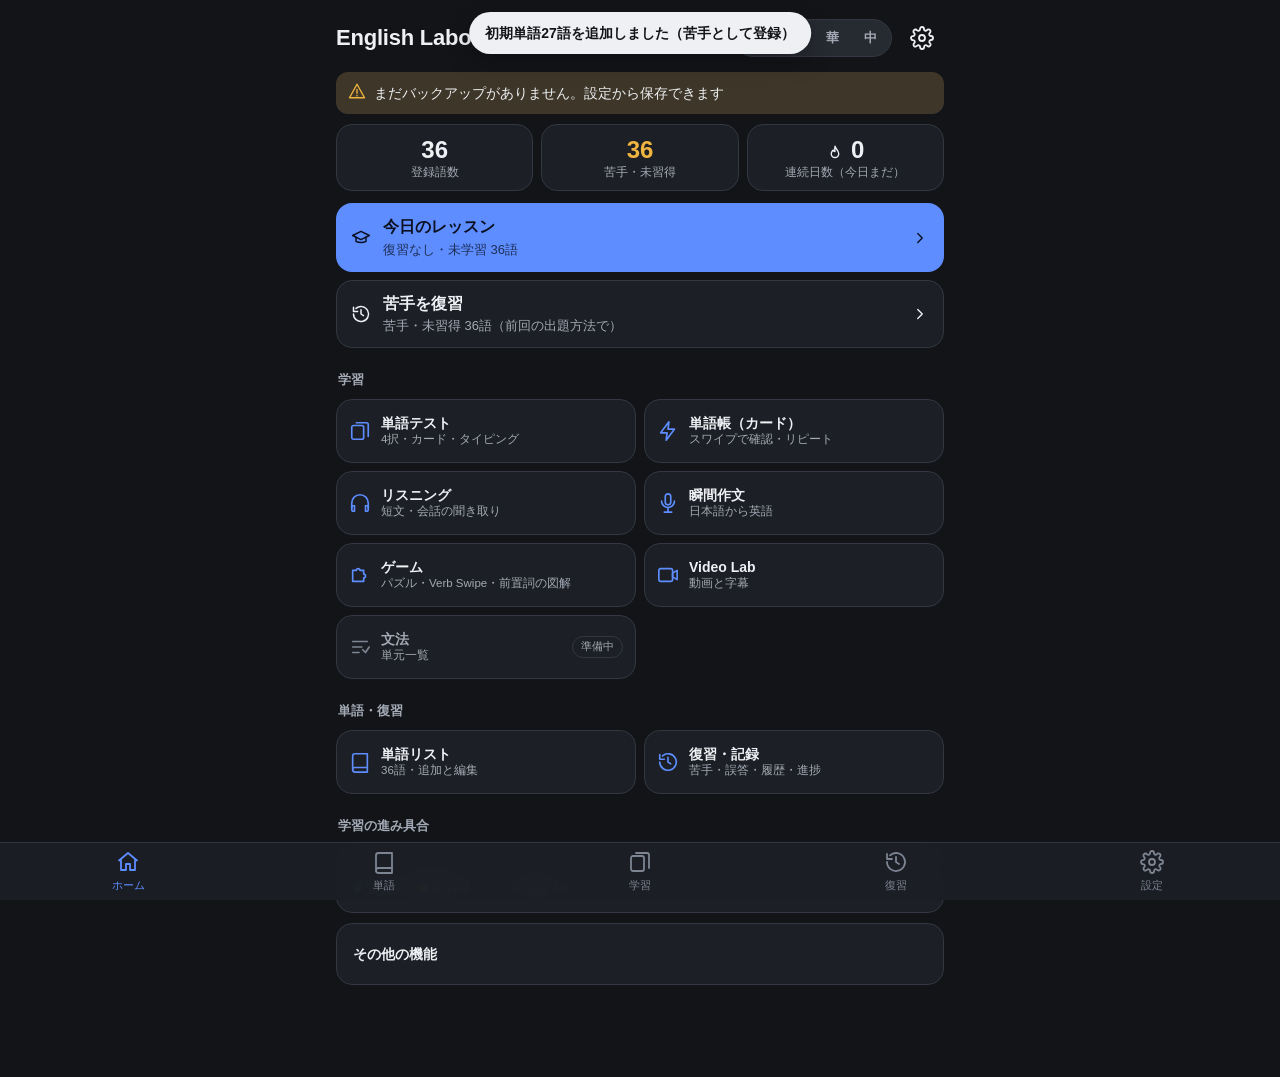
==== commit f1b4efbf: "Add files via upload" ====
--- a/index.html
+++ b/index.html
@@ -3,7 +3,7 @@
 <head>
   <meta charset="utf-8">
   <meta name="robots" content="noindex, nofollow, noarchive">
-  <meta name="viewport" content="width=device-width, initial-scale=1, viewport-fit=cover">
+  <meta name="viewport" content="width=device-width, initial-scale=1, maximum-scale=1, user-scalable=no, viewport-fit=cover">
   <meta name="theme-color" content="#f6f5f2">
   <meta name="apple-mobile-web-app-capable" content="yes">
   <meta name="mobile-web-app-capable" content="yes">
--- a/app.css
+++ b/app.css
@@ -100,7 +100,7 @@
 .icon-btn { background: none; border: 0; font-size: 20px; padding: 6px 8px; color: var(--text); min-width: 40px; min-height: 40px; }
 .top .icon-btn { font-size: 28px; color: var(--accent); }
 .btn.sm { padding: 7px 12px; min-height: 36px; font-size: 14px; width: auto; }
-select, textarea, .searchbar input, .card input:not([type=checkbox]) {
+select, textarea, .searchbar input, .card input:not([type=checkbox]):not([type=radio]) {
   font: inherit; font-size: 16px; width: 100%; padding: 10px 12px; border-radius: 10px;
   border: 1px solid var(--line); background: var(--bg); color: var(--text);
 }
@@ -313,7 +313,7 @@
 .chips button.on { border-color: var(--accent); background: color-mix(in srgb, var(--accent) 14%, var(--surface)); color: var(--text); font-weight: 800; }
 .chk { font-size: var(--fs-m); gap: 10px; min-height: 36px; }
 .chk input { width: 22px; height: 22px; }
-select, textarea, .searchbar input, .card input:not([type=checkbox]) { font-size: var(--fs-m); padding: 12px 14px; border-radius: 12px; }
+select, textarea, .searchbar input, .card input:not([type=checkbox]):not([type=radio]) { font-size: var(--fs-m); padding: 12px 14px; border-radius: 12px; }
 
 /* home */
 .stat { border-radius: var(--radius); padding: 14px 6px; }
@@ -463,7 +463,7 @@
 .chips button.on::before { content: '✓ '; color: var(--accent); }
 .chips button:disabled { opacity: 1; }
 .chk { font-size: var(--fs-m); min-height: 44px; }
-select, textarea, .searchbar input, .card input:not([type=checkbox]), .numin { font-size: var(--fs-m); padding: 10px 12px; border-radius: var(--r-sm); border: 1px solid var(--line); background: var(--surface2); color: var(--text); }
+select, textarea, .searchbar input, .card input:not([type=checkbox]):not([type=radio]), .numin { font-size: var(--fs-m); padding: 10px 12px; border-radius: var(--r-sm); border: 1px solid var(--line); background: var(--surface2); color: var(--text); }
 .numin { width: 110px; margin-top: 8px; }
 .link { color: var(--accent); }
 
@@ -633,3 +633,245 @@
 .choice.right::after { content: '✓ 正解'; color: var(--ok); font-size: 13px; white-space: nowrap; }
 .choice.wrongc::after { content: '✕'; color: var(--ng); }
 .qrun .hint.center { font-size: 12px; white-space: nowrap; overflow: hidden; text-overflow: ellipsis; }
+
+/* v0.8.1 swipe: ← / → / ↑, answer strip after each judgment */
+.stamp.s-left { top: 18px; bottom: auto; left: 18px; right: auto; transform: rotate(-12deg); }
+.stamp.s-right { top: 18px; bottom: auto; right: 18px; left: auto; transform: rotate(12deg); }
+.stamp.s-upv { top: auto; bottom: 18px; left: 50%; right: auto; transform: translateX(-50%); }
+.fcard[data-dir="up"] .s-upv { opacity: var(--s, 0); }
+.laststrip { min-height: 58px; margin-bottom: 6px; }
+.lastcard { display: flex; align-items: center; gap: 10px; padding: 8px 12px; border-radius: var(--r-sm); background: var(--surface); border: 1.5px solid var(--line); animation: stripin .18s ease-out; }
+.lastcard .lmark { font-size: 18px; font-weight: 700; width: 18px; text-align: center; }
+.lastcard b { display: block; font-size: var(--fs-m); line-height: 1.3; overflow-wrap: anywhere; }
+.lastcard .grow > span { display: block; font-size: var(--fs-s); color: var(--muted); line-height: 1.35; overflow: hidden; text-overflow: ellipsis; white-space: nowrap; }
+.lastcard small { font-size: 11px; color: var(--muted); white-space: nowrap; }
+.lastcard.ok { border-color: var(--ok); } .lastcard.ok .lmark { color: var(--ok); }
+.lastcard.near { border-color: var(--mid); } .lastcard.near .lmark { color: var(--mid); }
+.lastcard.ng { border-color: var(--ng); } .lastcard.ng .lmark { color: var(--ng); }
+@keyframes stripin { from { opacity: 0; transform: translateY(6px); } to { opacity: 1; transform: none; } }
+.qstage { height: min(42vh, 360px); }
+
+/* v0.9 単語帳（カード） */
+.chips .cnt { font-size: 11px; color: var(--muted); margin-left: 5px; font-variant-numeric: tabular-nums; }
+.chips button.on .cnt { color: var(--accent); }
+.unitlist { display: grid; grid-template-columns: 1fr 1fr; gap: 6px; max-height: 210px; overflow: auto; }
+.unit { display: flex; align-items: center; gap: 8px; padding: 8px 10px; border: 1px solid var(--line); border-radius: var(--r-sm); background: var(--surface2); min-height: 44px; }
+.unit input { width: 20px; height: 20px; accent-color: var(--accent); flex: 0 0 auto; }
+.unit span { font-size: var(--fs-s); font-weight: 600; }
+.unit small { font-size: 11px; color: var(--muted); margin-left: auto; white-space: nowrap; }
+.qhead .qcenter { flex: 1; display: flex; flex-direction: column; align-items: center; line-height: 1.2; }
+.qhead .qcenter b { font-size: var(--fs-m); font-weight: 700; font-variant-numeric: tabular-nums; }
+.qhead .qcenter small { font-size: 11px; color: var(--muted); font-variant-numeric: tabular-nums; min-height: 13px; }
+.qhead .xbtn { width: 40px; height: 40px; }
+.qstage.stacked::before, .qstage.stacked::after { content: ''; position: absolute; left: 10px; right: 10px; bottom: -6px; height: 10px; border: 1px solid var(--line); border-top: 0; border-radius: 0 0 18px 18px; background: var(--surface); z-index: 0; }
+.qstage.stacked::after { left: 20px; right: 20px; bottom: -12px; opacity: .6; }
+.qstage .fcard { z-index: 1; }
+.qstage .fcard.revealed { border-color: var(--line); }
+.tap-hint { position: absolute; left: 0; right: 0; bottom: 18px; font-size: 12px; color: var(--muted); }
+.cardbm { position: absolute; right: 10px; bottom: 10px; z-index: 3; width: 44px; height: 44px; border-radius: 50%; border: 1px solid var(--line); background: var(--surface2); color: var(--gray); display: inline-flex; align-items: center; justify-content: center; }
+.cardbm.on { color: #f28c28; border-color: #f28c28; }
+.cardbm.on svg path { fill: currentColor; }
+.player { display: flex; align-items: center; gap: 10px; margin: 2px 0 8px; }
+.player .hint { font-size: 11.5px; margin: 0; overflow: hidden; text-overflow: ellipsis; white-space: nowrap; }
+.repeat-btn { display: inline-flex; align-items: center; gap: 6px; min-height: 40px; padding: 0 12px; border-radius: 99px; border: 1.5px solid var(--line); background: var(--surface); color: var(--muted); font: inherit; font-size: 13px; font-weight: 600; white-space: nowrap; flex: 0 0 auto; }
+.repeat-btn.on { color: var(--accent); border-color: var(--accent); background: color-mix(in srgb, var(--accent) 12%, var(--surface)); }
+.sheet .replist { display: flex; flex-direction: column; gap: 6px; }
+.repopt { display: flex; gap: 10px; align-items: flex-start; padding: 10px 12px; border: 1px solid var(--line); border-radius: var(--r-sm); }
+.repopt input { width: 20px; height: 20px; margin-top: 2px; accent-color: var(--accent); flex: 0 0 auto; }
+.repopt b { display: block; font-size: var(--fs-s); } .repopt small { display: block; font-size: 12px; color: var(--muted); }
+.sheet .unitlist { max-height: 160px; }
+dialog { max-height: 86vh; overflow: auto; }
+
+/* ===== v1.0: languages / lessons / games / speaking / listening ===== */
+.langsw { display: inline-flex; gap: 2px; padding: 3px; border-radius: 99px; background: var(--surface2); border: 1px solid var(--line); margin-left: 6px; flex: 0 0 auto; }
+.langsw button { min-width: 36px; height: 30px; border: 0; border-radius: 99px; background: transparent; color: var(--muted); font: inherit; font-size: 13px; font-weight: 800; padding: 0 8px; }
+.langsw button.on { background: var(--accent); color: var(--accent-text); }
+body[data-lang="zh-TW"] .fc-en, body[data-lang="zh-TW"] .tl, [lang="zh-Hant-TW"] { font-family: "PingFang TC", "Heiti TC", "Noto Sans TC", -apple-system, sans-serif; }
+.fc-read { font-size: var(--fs-m); color: var(--muted); margin-top: 4px; }
+.tagp.ai { color: var(--mid); border-color: color-mix(in srgb, var(--mid) 50%, transparent); }
+.choice.wrong { border-color: var(--ng); background: color-mix(in srgb, var(--ng) 14%, var(--surface)); }
+.choice.right { border-color: var(--ok); background: color-mix(in srgb, var(--ok) 16%, var(--surface)); }
+.choice.dim { opacity: .55; }
+.choice.picked { border-color: var(--accent); }
+.choices.grid2 { display: grid; grid-template-columns: 1fr 1fr; gap: 10px; }
+.choices.grid2 .choice { justify-content: center; text-align: center; }
+.btn.big { min-height: 58px; font-size: var(--fs-l); }
+.combo { width: 40px; display: inline-flex; align-items: center; justify-content: flex-end; color: var(--mid); font-weight: 800; font-size: 15px; }
+
+/* feedback bar */
+.fbbar { position: sticky; bottom: 0; margin: 14px -4px 0; padding: 14px 16px calc(14px + env(safe-area-inset-bottom)); border-radius: 18px 18px 0 0; background: var(--surface); border-top: 3px solid var(--line); display: flex; flex-direction: column; gap: 8px; animation: fbin .18s ease-out; z-index: 5; }
+.fbbar.ok { border-top-color: var(--ok); } .fbbar.ng { border-top-color: var(--ng); } .fbbar.near { border-top-color: var(--mid); }
+.fbbar-head { display: flex; align-items: center; gap: 8px; font-size: var(--fs-l); }
+.fbbar.ok .fbbar-head { color: var(--ok); } .fbbar.ng .fbbar-head { color: var(--ng); } .fbbar.near .fbbar-head { color: var(--mid); }
+.fbbar-main { font-size: var(--fs-m); } .fbbar-main b { font-size: var(--fs-l); }
+.fbbar-sub { font-size: var(--fs-s); line-height: 1.5; }
+.fbbar-more summary { font-size: var(--fs-xs); color: var(--muted); }
+.fbbar-next { min-height: 52px; }
+@keyframes fbin { from { transform: translateY(16px); opacity: 0; } to { transform: none; opacity: 1; } }
+@media (prefers-reduced-motion: reduce) { .fbbar { animation: none; } }
+
+/* lesson questions */
+.lq { display: flex; flex-direction: column; gap: 16px; margin-top: 10px; }
+.lq-prompt { text-align: center; padding: 18px 8px; display: flex; flex-direction: column; align-items: center; gap: 6px; }
+.lq-prompt .fc-ja { font-size: var(--fs-h1); font-weight: 700; }
+.lq .choices { display: flex; flex-direction: column; gap: 10px; }
+.cloze { font-size: var(--fs-l); line-height: 1.6; }
+.blank { display: inline-block; min-width: 3em; border-bottom: 2px solid var(--accent); text-align: center; font-weight: 800; }
+.blank.up { color: var(--ok); border-color: var(--ok); } .blank.down { color: var(--ng); border-color: var(--ng); }
+.lq input { font-size: 20px; min-height: 52px; }
+
+/* chunk puzzle */
+.pz { display: flex; flex-direction: column; gap: 14px; margin-top: 10px; }
+.pz-ja { text-align: center; padding: 10px; } .pz-ja div { font-size: var(--fs-l); font-weight: 700; margin-top: 4px; }
+.pz-answer { min-height: 112px; padding: 10px; border-radius: 16px; border: 2px dashed var(--line); display: flex; flex-wrap: wrap; align-content: flex-start; gap: 8px; }
+.pz-pool { display: flex; flex-wrap: wrap; gap: 8px; justify-content: center; min-height: 60px; }
+.ptile { font: inherit; font-size: 18px; font-weight: 700; padding: 10px 14px; border-radius: 12px; border: 2px solid var(--line); border-bottom-width: 4px; background: var(--surface); color: var(--text); min-height: 48px; }
+.ptile.used { opacity: .25; }
+.ptile.right { border-color: var(--ok); color: var(--ok); } .ptile.wrong { border-color: var(--ng); color: var(--ng); }
+
+/* verb swipe */
+.vs { display: flex; flex-direction: column; gap: 14px; margin-top: 8px; user-select: none; -webkit-user-select: none; }
+.vs-prompt { text-align: center; }
+.vs-ja { font-size: var(--fs-h1); font-weight: 800; margin: 4px 0; }
+.vs-preview { font-size: 26px; font-weight: 800; min-height: 36px; color: var(--accent); }
+.vs-grid { display: grid; grid-template-columns: 1fr 1fr; gap: 14px; padding: 6px 10px; }
+.vs-tile { font: inherit; font-size: 24px; font-weight: 800; min-height: 96px; border-radius: 20px; border: 2px solid var(--line); border-bottom-width: 5px; background: var(--surface); color: var(--text); touch-action: none; -webkit-touch-callout: none; -webkit-user-select: none; user-select: none; }
+.vs-tile.on { border-color: var(--accent); }
+.vs-tile.right { border-color: var(--ok); color: var(--ok); } .vs-tile.wrong { border-color: var(--ng); color: var(--ng); }
+.vs-set { display: inline-block; margin-top: 4px; padding: 1px 10px; border-radius: 99px; font-weight: 700; font-size: 12px; }
+.vs-set.sA, .vs-ring.sA { --vsc: #5d8dff; } .vs-set.sB, .vs-ring.sB { --vsc: #c27dff; }
+.vs-set { color: var(--vsc); border: 1px solid var(--vsc); }
+.vs-ring { position: fixed; z-index: 50; width: 0; height: 0; pointer-events: none; touch-action: none; }
+.vs-ring[hidden] { display: none; }
+.vs-center { position: absolute; left: -10px; top: -10px; width: 20px; height: 20px; border-radius: 50%; background: var(--vsc); opacity: .7; }
+.vs-petal { position: absolute; left: 0; top: 0; transform: translate(calc(-50% + var(--x) * var(--r)), calc(-50% + var(--y) * var(--r))); min-width: 62px; height: 40px; padding: 0 10px; border-radius: 99px; border: 2px solid var(--vsc); background: var(--surface); color: var(--text); font: inherit; font-size: 16px; font-weight: 800; pointer-events: auto; box-shadow: 0 4px 14px rgba(0,0,0,.25); }
+.vs-petal.off { opacity: .28; border-style: dashed; }
+.vs-petal.hi { background: var(--vsc); color: #fff; transform: translate(calc(-50% + var(--x) * var(--r)), calc(-50% + var(--y) * var(--r))) scale(1.15); }
+
+/* visual prepositions */
+.vpq { display: flex; flex-direction: column; gap: 12px; margin-top: 8px; text-align: center; }
+svg.vp { width: 100%; height: auto; background: var(--surface); border: 1px solid var(--line); border-radius: 16px; }
+svg.vp .lm rect, svg.vp .lm path:not(.water):not(.edge):not(.wall):not(.hole) { fill: var(--surface2); stroke: var(--muted); stroke-width: 1.5; }
+svg.vp .lm .wall { fill: none; stroke: var(--muted); stroke-width: 5; stroke-linecap: round; }
+svg.vp .water { fill: color-mix(in srgb, #3aa0ff 35%, var(--surface)); stroke: none; }
+svg.vp .edge { stroke: var(--muted); stroke-width: 2; fill: none; }
+svg.vp .hole { fill: var(--bg); stroke: var(--muted); }
+svg.vp .roof { fill: color-mix(in srgb, var(--mid) 45%, var(--surface)); }
+svg.vp .door { fill: var(--bg); }
+svg.vp .lbl { fill: var(--muted); font-size: 12px; text-anchor: middle; }
+svg.vp .ground { fill: var(--surface2); }
+svg.vp .route { fill: none; stroke: var(--accent); stroke-width: 3; stroke-dasharray: 7 6; }
+svg.vp .arrowhead { fill: var(--accent); }
+svg.vp .startpt { fill: var(--muted); }
+svg.vp .mover { fill: var(--mid); stroke: var(--surface); stroke-width: 2; }
+.vp-phrase { font-size: var(--fs-l); font-weight: 700; } .vp-phrase.big { font-size: 24px; }
+.vp-grid { display: grid; grid-template-columns: 1fr 1fr; gap: 10px; }
+.vp-pick { padding: 4px; border-radius: 16px; border: 2px solid var(--line); background: var(--surface); }
+.vp-pick.right { border-color: var(--ok); } .vp-pick.wrong { border-color: var(--ng); } .vp-pick.dim { opacity: .5; }
+svg.vp.sm { border: 0; }
+
+/* speaking */
+.sp-prompt { text-align: center; padding: 18px 6px 8px; }
+.sp-ja { font-size: var(--fs-h1); font-weight: 800; line-height: 1.4; margin-top: 4px; }
+.sp-model { display: flex; align-items: center; gap: 6px; font-size: var(--fs-l); }
+.sp-judge .row .btn { min-height: 48px; font-size: 15px; }
+.chunks { display: flex; flex-wrap: wrap; gap: 6px; }
+.chunk { font: inherit; font-size: 14px; padding: 6px 10px; border-radius: 99px; border: 1px solid var(--line); background: var(--surface2); color: var(--text); }
+.chunk span { margin-left: 6px; color: var(--accent); font-weight: 800; } .chunk.on span { color: var(--ok); }
+#mic.on { border-color: var(--ng); color: var(--ng); }
+.mk.ok { color: var(--ok); } .mk.near { color: var(--mid); } .mk.ng { color: var(--ng); }
+
+/* listening */
+.ls-player { display: flex; flex-direction: column; align-items: center; gap: 8px; padding: 14px 0 6px; }
+.ls-play { width: 88px; height: 88px; border-radius: 50%; border: 0; background: var(--accent); color: var(--accent-text); display: inline-flex; align-items: center; justify-content: center; }
+.ls-play:disabled { opacity: .35; }
+.seg.sm button { min-height: 32px; font-size: 13px; }
+.ls-script { display: flex; flex-direction: column; gap: 8px; padding: 12px; border-radius: 14px; background: var(--surface2); margin: 8px 0; }
+.ls-script.hidden { display: none; }
+.ls-line { display: flex; gap: 8px; align-items: flex-start; }
+.ls-line .who { flex: 0 0 22px; color: var(--accent); }
+.ls-t { display: block; font-size: var(--fs-m); line-height: 1.5; } .ls-ja { display: block; }
+.ls-q { margin: 14px 0; } .ls-qt { font-weight: 700; margin-bottom: 8px; display: flex; gap: 8px; align-items: center; }
+.kchip { font-size: 11px; padding: 1px 8px; border-radius: 99px; border: 1px solid var(--line); color: var(--muted); font-weight: 600; }
+.ls-q .choices { display: grid; grid-template-columns: 1fr 1fr; gap: 8px; }
+.ls-q .choice { min-height: 54px; font-size: 16px; justify-content: center; text-align: center; }
+
+/* video */
+.vctl { display: grid; grid-template-columns: repeat(6, 1fr); gap: 6px; }
+.vctl .btn { padding: 0; min-width: 0; }
+.vctl2 { display: flex; flex-wrap: wrap; gap: 6px; }
+.subbox { position: relative; cursor: pointer; }
+.subbox .veil { filter: blur(7px); }
+.subbox .subhint { position: absolute; right: 8px; bottom: 4px; font-size: 10px; color: var(--muted); }
+
+header.top h1 { white-space: nowrap; }
+.vctl2 { display: grid; grid-template-columns: repeat(3, 1fr); }
+.vctl2 .tgl { min-width: 0; padding: 0 4px; white-space: nowrap; }
+.cuelist .veil { filter: blur(6px); }
+
+.prow.bad { background: color-mix(in srgb, var(--mid) 8%, transparent); }
+label.prow { display: flex; gap: 10px; align-items: flex-start; }
+label.prow input, .dcrow input { width: 22px; height: 22px; flex: 0 0 auto; margin-top: 2px; accent-color: var(--accent); }
+.prow em { display: block; font-style: normal; font-size: 12px; }
+.dcrow { display: flex; gap: 10px; align-items: flex-start; padding: 12px 4px; border-bottom: 1px solid var(--line); }
+.dcrow:last-child { border-bottom: 0; }
+.dcrow .block { display: block; margin-top: 2px; }
+
+/* v1.1 video player */
+.vp-root { --fsEn: 19px; --fsJa: 15px; --opEn: 1; --opJa: 1; }
+.vp-root .subbox { display: flex; flex-direction: column; gap: 4px; }
+.vp-root.jatop .subbox, .vp-root.jatop .ctext { flex-direction: column-reverse; }
+.vp-root .ctext { display: flex; flex-direction: column; gap: 2px; }
+.vp-root .sen { font-size: var(--fsEn); opacity: var(--opEn); line-height: 1.45; }
+.vp-root .sja { font-size: var(--fsJa); opacity: var(--opJa); line-height: 1.45; color: var(--muted); margin: 0; }
+.vp-root .cue .sen { font-size: calc(var(--fsEn) * .82); font-weight: 600; }
+.vp-root .cue .sja { font-size: calc(var(--fsJa) * .9); }
+.vctl { grid-template-columns: repeat(5, 1fr); }
+.vctl .btn { min-height: 48px; font-size: 18px; }
+.vquick { display: grid; grid-template-columns: 1.3fr 1fr 1fr 1.3fr; gap: 6px; margin-top: 8px; }
+.vquick .tgl { min-height: 40px; white-space: nowrap; overflow: hidden; text-overflow: ellipsis; padding: 0 4px; }
+.vset h3.sub { font-size: var(--fs-s); margin: 14px 0 4px; color: var(--muted); }
+.vset .seg button { min-width: 0; padding: 0 6px; }
+.hole { font: inherit; display: inline-block; min-width: 3.2em; padding: 0 6px; margin: 0 1px; border: 0; border-bottom: 2px solid var(--accent); border-radius: 4px; background: color-mix(in srgb, var(--accent) 14%, transparent); color: var(--accent); font-weight: 800; letter-spacing: .05em; }
+.hole.shown { letter-spacing: 0; color: var(--text); background: color-mix(in srgb, var(--mid) 20%, transparent); border-color: var(--mid); }
+.hole.wasng { border-bottom-color: var(--ng); }
+.ctok { border-radius: 4px; padding: 0 2px; border-bottom: 1px dashed var(--muted); cursor: pointer; }
+.ctok.on { background: var(--accent); color: var(--accent-text); border-bottom-color: transparent; }
+.hgrade { display: flex; align-items: center; gap: 8px; justify-content: center; flex-wrap: wrap; margin-top: 6px; font-weight: 700; }
+.hgrade .btn.ok { color: var(--ok); border-color: var(--ok); } .hgrade .btn.ng { color: var(--ng); border-color: var(--ng); }
+.selbar { position: sticky; top: 0; z-index: 4; background: var(--bg); padding: 6px 0; display: flex; flex-direction: column; gap: 6px; }
+.selbar .row { gap: 8px; }
+body[data-lang="zh-CN"] .fc-en, body[data-lang="zh-CN"] .tl, [lang="zh-Hans-CN"] { font-family: "PingFang SC", "Heiti SC", "Noto Sans SC", -apple-system, sans-serif; }
+.ptile.picked { border-color: var(--accent); background: color-mix(in srgb, var(--accent) 18%, var(--surface)); transform: translateY(-2px); }
+.ptile.dragging { opacity: .35; border-style: dashed; transition: none; }
+.pz-answer.out { border-color: var(--ng); }
+.ptile.ghost.out { opacity: .6; outline: 2px solid var(--ng); }
+.ptile.ghost { position: fixed; z-index: 60; pointer-events: none; box-shadow: 0 8px 22px rgba(0,0,0,.35); transform: scale(1.06); }
+.ptile.insbefore { box-shadow: -4px 0 0 0 var(--accent); }
+.pz-answer.insend::after { content: ''; width: 4px; align-self: stretch; min-height: 40px; background: var(--accent); border-radius: 2px; }
+.pz-answer { touch-action: none; }
+
+/* v1.2 course */
+.unitcards { display: flex; flex-direction: column; gap: 10px; margin-top: 12px; }
+.unitcard { display: flex; gap: 12px; align-items: center; padding: 14px; border-radius: var(--r); border: 1px solid var(--line); background: var(--surface); color: var(--text); text-decoration: none; }
+.unitcard.next { border-color: var(--accent); }
+.unitcard .uno { width: 36px; height: 36px; flex: 0 0 auto; border-radius: 50%; display: inline-flex; align-items: center; justify-content: center; background: var(--surface2); font-weight: 800; }
+.unitcard.next .uno { background: var(--accent); color: var(--accent-text); }
+.unitcard small { display: block; font-size: 12px; color: var(--muted); }
+.unitcard .upct { font-size: 15px; color: var(--muted); font-variant-numeric: tabular-nums; }
+.ubar { display: block; height: 6px; border-radius: 3px; background: var(--surface2); margin: 6px 0 4px; overflow: hidden; }
+.ubar i { display: block; height: 100%; background: var(--ok); border-radius: 3px; }
+.unithead { display: flex; flex-direction: column; gap: 2px; margin: 4px 2px 10px; }
+.unithead b { font-size: var(--fs-h1); } .unithead small { color: var(--muted); }
+.pts { margin: 8px 0 0; padding-left: 18px; display: flex; flex-direction: column; gap: 6px; font-size: var(--fs-s); line-height: 1.6; }
+.stepno { display: inline-flex; width: 24px; height: 24px; border-radius: 50%; align-items: center; justify-content: center; background: var(--accent); color: var(--accent-text); font-size: 13px; margin-right: 6px; }
+.vrow, .exrow { display: flex; align-items: center; gap: 8px; padding: 10px 2px; border-bottom: 1px solid var(--line); }
+.vrow:last-child, .exrow:last-child { border-bottom: 0; }
+.vrow b.tl { font-size: 19px; }
+.exrow .tl { font-size: 17px; }
+.pinyin { color: var(--accent); font-size: 14px; }
+.gram { margin-bottom: 10px; } .gram p { margin: 0; line-height: 1.6; }
+
+/* no zoom on double-tap; inputs at 16px so iOS does not zoom in when focusing */
+html, body { touch-action: manipulation; -webkit-text-size-adjust: 100%; }
+input, select, textarea { font-size: max(16px, 1em); }
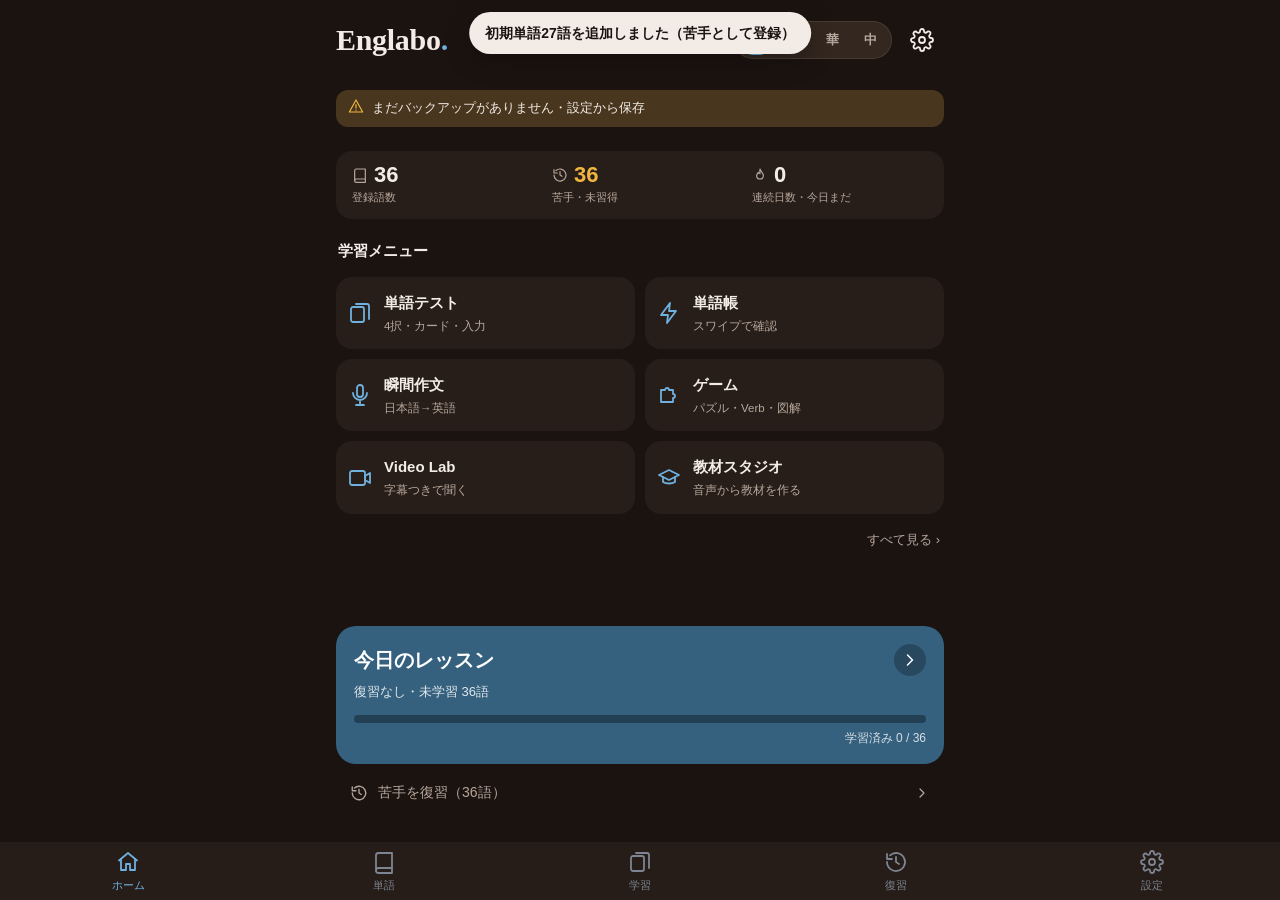
==== commit f037ed09: "Add files via upload" ====
--- a/index.html
+++ b/index.html
@@ -4,7 +4,7 @@
   <meta charset="utf-8">
   <meta name="robots" content="noindex, nofollow, noarchive">
   <meta name="viewport" content="width=device-width, initial-scale=1, maximum-scale=1, user-scalable=no, viewport-fit=cover">
-  <meta name="theme-color" content="#f6f5f2">
+  <meta name="theme-color" content="#1e2236">
   <meta name="apple-mobile-web-app-capable" content="yes">
   <meta name="mobile-web-app-capable" content="yes">
   <meta name="apple-mobile-web-app-status-bar-style" content="default">
--- a/app.css
+++ b/app.css
@@ -1,14 +1,4 @@
-:root {
-  --bg: #f6f5f2; --surface: #ffffff; --text: #1d1f24; --muted: #6b6f78; --line: #e4e2dc;
-  --accent: #2f5bd3; --accent-text: #fff; --danger: #c93a3a; --warn-bg: #fff4d6; --warn-text: #7a5300;
-  --radius: 14px; --tabh: 58px;
-  color-scheme: light;
-}
-[data-theme="dark"] {
-  --bg: #16181d; --surface: #21242b; --text: #eceef2; --muted: #9aa0ab; --line: #333740;
-  --accent: #6d8ff0; --accent-text: #0e1220; --danger: #ef6b6b; --warn-bg: #3a3018; --warn-text: #f3d48a;
-  color-scheme: dark;
-}
+:root { --bg: #16181d; --surface: #21242b; --text: #eceef2; --muted: #9aa0ab; --line: #333740; --accent: #6d8ff0; --accent-text: #0e1220; --danger: #ef6b6b; --warn-bg: #3a3018; --warn-text: #f3d48a; --radius: 14px; --tabh: 58px; color-scheme: dark; }
 * { box-sizing: border-box; -webkit-tap-highlight-color: transparent; }
 html, body { margin: 0; background: var(--bg); color: var(--text); }
 body {
@@ -270,24 +260,13 @@
 /* =====================================================================
    v0.6 Visual refresh: unified type scale, larger text, clear emphasis
    ===================================================================== */
-:root {
-  --font: -apple-system, BlinkMacSystemFont, "SF Pro Text", "Hiragino Sans", "Hiragino Kaku Gothic ProN", "Noto Sans JP", sans-serif;
-  --fs-hero: 46px;   /* 出題中の英単語 */
-  --fs-h1: 26px;     /* 画面タイトル・出題中の日本語 */
-  --fs-l: 20px;      /* 一覧の見出し語・選択肢 */
-  --fs-m: 17px;      /* 本文・ボタン（iOS標準） */
-  --fs-s: 15px;      /* 補足 */
-  --fs-xs: 13px;     /* ラベル */
-  --radius: 18px;
-  --bg: #f3f4f6; --surface: #ffffff; --surface2: #eceef1; --text: #15171c; --muted: #6a707b; --line: #dfe2e7;
-  --accent: #2563eb; --accent-text: #fff;
-  --ok: #22a06b; --ng: #e5484d; --mid: #d99211;
-}
-[data-theme="dark"] {
-  --bg: #17181c; --surface: #24262b; --surface2: #2e3036; --text: #f3f4f6; --muted: #9ca3af; --line: #393c43;
-  --accent: #5b8cff; --accent-text: #0b1020;
-  --ok: #3ccf8e; --ng: #ff6b6f; --mid: #f0b33a;
-}
+:root { --font: -apple-system, BlinkMacSystemFont, "SF Pro Text", "Hiragino Sans", "Hiragino Kaku Gothic ProN", "Noto Sans JP", sans-serif; --fs-hero: 46px; /* 出題中の英単語 */
+  --fs-h1: 26px; /* 画面タイトル・出題中の日本語 */
+  --fs-l: 20px; /* 一覧の見出し語・選択肢 */
+  --fs-m: 17px; /* 本文・ボタン（iOS標準） */
+  --fs-s: 15px; /* 補足 */
+  --fs-xs: 13px; /* ラベル */
+  --radius: 18px; --bg: #17181c; --surface: #24262b; --surface2: #2e3036; --text: #f3f4f6; --muted: #9ca3af; --line: #393c43; --accent: #5b8cff; --accent-text: #0b1020; --ok: #3ccf8e; --ng: #ff6b6f; --mid: #f0b33a; }
 html, body { font-family: var(--font); font-size: var(--fs-m); -webkit-font-smoothing: antialiased; }
 body { line-height: 1.6; }
 b, strong { font-weight: 700; }
@@ -423,17 +402,8 @@
    v0.8 UI/UX: one design system (dark first). Roles: blue=操作 green=正解/習得
    red=不正解 amber=復習/注意 gray=未選択/補助
    ===================================================================== */
-:root {
-  --fs-hero: 34px; --fs-h1: 22px; --fs-l: 18px; --fs-m: 16px; --fs-s: 14px; --fs-xs: 13px;
-  --radius: 16px; --r-sm: 12px;
-  --bg: #f3f4f6; --surface: #ffffff; --surface2: #eef0f3; --text: #14161a; --muted: #5f6672; --line: #dde1e6;
-  --accent: #2f6bed; --accent-text: #fff; --ok: #1f9d60; --ng: #d93f45; --mid: #c27d0e; --gray: #8a919c;
-}
-[data-theme="dark"] {
-  --bg: #121418; --surface: #1c1f25; --surface2: #262a31; --text: #eef0f3; --muted: #a3aab5; --line: #323741;
-  --accent: #5d8dff; --accent-text: #0b1020; --ok: #3cc98a; --ng: #ff6b70; --mid: #f0b440; --gray: #7d8592;
-}
-html, body { overflow-x: hidden; }
+:root { --fs-hero: 34px; --fs-h1: 22px; --fs-l: 18px; --fs-m: 16px; --fs-s: 14px; --fs-xs: 13px; --radius: 16px; --r-sm: 12px; --bg: #121418; --surface: #1c1f25; --surface2: #262a31; --text: #eef0f3; --muted: #a3aab5; --line: #323741; --accent: #5d8dff; --accent-text: #0b1020; --ok: #3cc98a; --ng: #ff6b70; --mid: #f0b440; --gray: #7d8592; }
+html, body { overflow-x: hidden; overflow-x: clip; }   /* clip: no sideways scroll, and position: sticky keeps working */
 body { font-size: var(--fs-m); line-height: 1.6; }
 b, strong { font-weight: 600; }
 .ic { flex: 0 0 auto; vertical-align: -4px; }
@@ -875,3 +845,368 @@
 /* no zoom on double-tap; inputs at 16px so iOS does not zoom in when focusing */
 html, body { touch-action: manipulation; -webkit-text-size-adjust: 100%; }
 input, select, textarea { font-size: max(16px, 1em); }
+/* long titles: shorten with … so the header buttons always stay on screen */
+.top h1 { flex: 1 1 auto; min-width: 0; overflow: hidden; text-overflow: ellipsis; white-space: nowrap; -webkit-user-select: none; user-select: none; }
+.top > :not(h1) { flex-shrink: 0; }
+.top > .grow { flex: 0 0 0; }
+/* video lab: wide seek bar with a repeat range */
+.vseek { padding: 10px 2px 4px; touch-action: none; -webkit-user-select: none; user-select: none; cursor: pointer; }
+.vs-track { position: relative; height: 26px; border-radius: 13px; background: var(--surface2); overflow: hidden; }
+.vs-played { position: absolute; inset: 0 auto 0 0; background: color-mix(in srgb, var(--accent) 35%, transparent); }
+.vs-range { position: absolute; top: 0; bottom: 0; background: color-mix(in srgb, #f0a020 55%, transparent); border-left: 2px solid #f0a020; border-right: 2px solid #f0a020; }
+.vs-range[hidden] { display: none; }
+.vs-head { position: absolute; top: -2px; bottom: -2px; width: 3px; margin-left: -1px; background: var(--text); border-radius: 2px; }
+.vs-info { display: flex; gap: 8px; align-items: center; padding: 0 4px 4px; color: var(--muted); }
+.vctl.sub2 { margin-top: 4px; }
+.vctl.sub2 .btn { flex: 1; }
+.rk { padding: 2px 3px; border-radius: 5px; background: color-mix(in srgb, #f0a020 12%, transparent); cursor: pointer; }
+.rk.rsel { background: #f0a020; color: #000; }
+/* dictation result: matched words in one run; differences in two lines (typed = red, answer = green) */
+.dict textarea { width: 100%; font-size: 17px; }
+.dline { line-height: 2.1; font-size: 17px; margin-top: 6px; }
+.dk.ok { color: var(--text); }
+.dk.ng { display: inline-flex; flex-direction: column; vertical-align: top; line-height: 1.35; margin: 0 2px; padding: 0 3px; border-radius: 6px; background: var(--surface2); }
+.dk-t { color: #e5484d; text-decoration: line-through; text-decoration-thickness: 1px; }
+.dk-a { color: #30a46c; font-weight: 700; }
+.dans { font-size: 17px; color: #30a46c; }
+.ok-text { color: #30a46c; font-weight: 700; }
+.dnames { flex-wrap: wrap; gap: 6px; align-items: center; }
+.chip { font: inherit; font-size: 14px; padding: 3px 10px; border-radius: 14px; border: 1px solid var(--line); background: var(--surface2); color: var(--text); }
+.dk-name { text-decoration: underline dotted; color: var(--muted); }
+/* player layout 1.4.3: one control row, sheets for settings */
+.vctl1 { display: grid; grid-template-columns: repeat(8, minmax(0, 1fr)); gap: 4px; margin-top: 6px; }
+.vctl1 .btn { min-height: 44px; padding: 0; min-width: 0; font-size: 16px; }
+.vctl1 #play { font-size: 20px; }
+.vctl1 .btn.sm { font-size: 13px; }
+.vquick { display: flex; flex-wrap: nowrap; overflow-x: auto; gap: 6px; margin-top: 8px; padding-bottom: 2px; -webkit-overflow-scrolling: touch; scrollbar-width: none; }
+.vquick::-webkit-scrollbar { display: none; }
+.vquick .tgl { flex: 0 0 auto; min-height: 36px; padding: 0 10px; }
+.vwrap.audio { height: 0; border: 0; overflow: hidden; position: relative; }   /* sound only: 🎧 next to the title instead of a bar */
+.vwrap.audio video { position: absolute; width: 1px; height: 1px; opacity: 0; }
+.vsheet { position: fixed; inset: 0; z-index: 60; background: rgba(0, 0, 0, .45); display: flex; align-items: flex-end; }
+.vsheet[hidden] { display: none; }
+.vsheet-in { width: 100%; max-height: 82vh; overflow: auto; margin: 0; border-radius: 16px 16px 0 0; padding-bottom: calc(16px + env(safe-area-inset-bottom)); }
+.vh-btn { font-size: 18px; }
+.vp-root .subbox { margin-top: 6px; }
+/* current subtitle: black panel for contrast (1.4.4) */
+.vp-root .subbox { background: #000; border-color: #000; color: #fff; }
+.vp-root .subbox .sja { color: rgba(255, 255, 255, .78); }
+.vp-root .subbox.empty, .vp-root .subbox .muted { color: rgba(255, 255, 255, .5); }
+/* swipe to delete */
+.swrap { position: relative; overflow: hidden; border-radius: 14px; }
+.swrap > :first-child { position: relative; z-index: 1; background: var(--surface); }
+.swdel { opacity: 0; transition: opacity .12s; position: absolute; top: 0; right: 0; bottom: 0; width: 88px; border: 0; background: #d64545; color: #fff; font-weight: 700; font-size: 15px; border-radius: 0 14px 14px 0; }
+.swrap + .swrap { margin-top: 8px; }
+.swrap > .card { margin: 0; }
+.vsel { display: flex; align-items: center; gap: 10px; }
+.vsel input { width: 22px; height: 22px; flex: 0 0 auto; }
+.deckpick { align-items: center; gap: 6px; }
+.deckpick input[type=number] { width: 64px; padding: 6px; }
+.vstick { position: sticky; top: env(safe-area-inset-top, 0px); z-index: 20; background: var(--bg); margin: 0 -4px; padding: 0 4px 6px; box-shadow: 0 6px 8px -8px rgba(0,0,0,.6); }   /* seek bar + buttons follow the scroll */
+.vmodebar { align-items: center; gap: 8px; margin-top: 8px; }
+#modeOn { overflow: hidden; text-overflow: ellipsis; white-space: nowrap; }
+.vquick-sheet { flex-wrap: wrap; overflow: visible; }
+.vquick-sheet .tgl { flex: 1 1 40%; min-height: 44px; }
+.vfollow { position: sticky; top: 0; z-index: 3; display: block; margin: 0 auto 6px; }
+.vfollow[hidden] { display: none; }
+.vmode-btn { position: relative; }
+.vmode-btn.on::after { content: ''; position: absolute; top: 6px; right: 6px; width: 8px; height: 8px; border-radius: 50%; background: #f0a030; }
+.vtitle { max-width: 46vw; }
+.swrap.swiping .swdel { opacity: 1; }   /* the red button shows only while the row is swiped (no red edge at the rounded corners) */
+/* subtitle box: fixed height (3 lines of English + 2 of Japanese), text centred; a longer sentence gets smaller letters (no scrolling) */
+.vp-root .subbox { height: calc(var(--fsEn) * 1.45 * 3 + var(--fsJa) * 1.45 * 2 + 28px); min-height: 0; overflow: hidden; justify-content: flex-start; }
+.vp-root .subbox .sen { font-size: calc(var(--fsEn) * var(--fit, 1)); } .vp-root .subbox .sja { font-size: calc(var(--fsJa) * var(--fit, 1)); }
+.vp-root .subbox > :first-child { margin-top: auto; } .vp-root .subbox > :last-child { margin-bottom: auto; }
+.vp-root[data-mode="en"] .subbox { height: calc(var(--fsEn) * 1.45 * 5 + 24px); }
+.vp-root[data-mode="ja"] .subbox { height: calc(var(--fsJa) * 1.45 * 5 + 24px); }
+.vp-root[data-mode="none"] .subbox { height: 52px; }
+/* player: play buttons at the bottom of the screen (thumb reach); the tab bar is hidden while a video/audio is open */
+.vbottom { position: fixed; left: 0; right: 0; bottom: 0; z-index: 30; background: var(--bg); border-top: 1px solid var(--line); padding: 8px 12px calc(8px + env(safe-area-inset-bottom)); }
+.vbottom .vctl1 { max-width: 640px; margin: 0 auto; }
+body.focus .vp-root { padding-bottom: 80px; }
+body.vtyping .vbottom { display: none; }
+/* player bottom bar (1.8): thin seek bar + big play in the centre, steps beside it, skips outside, speed small */
+.vbottom { padding: 2px 12px calc(6px + env(safe-area-inset-bottom)); background: color-mix(in srgb, var(--bg) 94%, transparent); -webkit-backdrop-filter: blur(10px); backdrop-filter: blur(10px); border-top: 1px solid color-mix(in srgb, var(--line) 60%, transparent); }
+.vbin { max-width: 640px; margin: 0 auto; }
+.vbottom .vseek { padding: 16px 0 12px; margin: -6px 0 -6px; }   /* thin bar, but the touch area is about 32px tall */
+.vbottom .vs-track { height: 4px; border-radius: 2px; overflow: visible; background: color-mix(in srgb, var(--text) 18%, transparent); }
+.vbottom .vs-played { background: var(--accent); border-radius: 2px; }
+.vbottom .vs-range { top: -3px; bottom: -3px; border-radius: 2px; }
+.vbottom .vs-head { top: 50%; bottom: auto; width: 14px; height: 14px; margin: -7px 0 0 -7px; border-radius: 50%; background: var(--accent); box-shadow: 0 0 0 3px color-mix(in srgb, var(--accent) 25%, transparent); }
+.vbottom .vs-info { padding: 0 2px 2px; font-size: 12px; }
+.vctl2b { display: flex; align-items: center; justify-content: space-between; gap: 4px; }
+.vb { border: 0; background: transparent; color: var(--text); padding: 0; display: grid; place-items: center; border-radius: 50%; -webkit-tap-highlight-color: transparent; touch-action: manipulation; -webkit-user-select: none; user-select: none; }
+.vb:active { background: color-mix(in srgb, var(--text) 10%, transparent); }
+.vb-play { width: 64px; height: 64px; font-size: 26px; background: var(--accent); color: var(--accent-text); }
+.vb-step { width: 54px; height: 54px; font-size: 18px; font-weight: 700; }
+.vb-skip { width: 42px; height: 42px; font-size: 16px; opacity: .8; }
+.vb-speed { width: 40px; height: 32px; font-size: 13px; border-radius: 8px; color: var(--muted); }
+.vb-spacer { display: block; }
+body.focus .vp-root { padding-bottom: 150px; }
+body.focus .vp-root.v112 { padding-bottom: 0; }
+.vsteps { position: fixed; z-index: 80; display: flex; gap: 4px; padding: 6px; border-radius: 14px; background: var(--surface); border: 1px solid var(--line); box-shadow: 0 8px 24px rgba(0,0,0,.4); }
+.vsteps span { padding: 10px 14px; border-radius: 10px; font-weight: 700; font-size: 16px; }
+.vsteps span.on { color: var(--accent); }
+.vsteps span.hover { background: var(--accent); color: var(--accent-text); }
+
+/* ===== look 1.8: Claude-like — warm neutral colours, seamless (surfaces instead of hard borders), slightly rounded ===== */
+:root { --radius: 14px; --bg: #1e2236; --surface: #282d46; --surface2: #333955; --text: #eef0f8; --muted: #a3a8c3; --line: #3b4161; --accent: #5cc49a; --accent-text: #14172a; --accent2: #f5a25d; }
+.card, .stat, .tile, .wcard, .choice, .subbox:not(.vp-root .subbox) { border-color: transparent; }
+.btn { border-color: transparent; background: var(--surface2); border-radius: 12px; }
+.btn.primary { background: var(--accent); color: var(--accent-text); }
+.btn.ghost { background: transparent; }
+.btn.danger { border-color: transparent; background: color-mix(in srgb, var(--danger) 13%, transparent); }
+.chips button, .tagp, .tgl { border-color: transparent; background: var(--surface2); }
+.chips button.on, .tgl.on { background: var(--accent); color: var(--accent-text); }
+.field input, .field select, .field textarea, textarea, select { border-color: transparent; background: var(--surface2); }
+.card .field input, .card textarea, .card select { background: var(--bg); }
+.icon-btn, .vh-btn { color: var(--text); }
+dialog { border-radius: 16px; }
+.seg button.on { box-shadow: none; background: var(--surface); }
+.prow, .hrow, .vrow, .exrow { border-bottom-color: color-mix(in srgb, var(--line) 70%, transparent); }
+#tabs { border-top-color: transparent; }
+.kpi, .action, .mitem, .notice, .wrow, .vrow.card, .cue, .st-setrow { border-color: transparent; }
+.mitem svg, .action svg { opacity: .9; }
+.cbtn { border-color: transparent !important; background: var(--surface2) !important; }
+/* performance: rows outside the screen are not drawn (Safari's built-in feature, no extra code) */
+.cuelist .cue { content-visibility: auto; contain-intrinsic-size: auto 72px; }
+.vbottom { -webkit-backdrop-filter: none; backdrop-filter: none; background: var(--bg); }
+/* the orange accent: only small marks (mode dot, weak-word count, repeat range, streak) */
+.vmode-btn.on::after { background: var(--accent2); }
+.kpi .c-review { color: var(--accent2); }
+.vs-range { background: color-mix(in srgb, var(--accent2) 45%, transparent) !important; border-color: var(--accent2) !important; }
+.tagp.warn { color: var(--accent2); }
+.vb-step { touch-action: none; -webkit-touch-callout: none; }
+.vsteps span { cursor: pointer; }
+/* Video Lab list (1.9) */
+.vresume { display: flex; align-items: center; gap: 12px; padding: 14px 16px; }
+.vresume b { display: block; font-size: 17px; line-height: 1.3; margin: 2px 0; overflow-wrap: anywhere; }
+.vresume-play { width: 46px; height: 46px; border-radius: 50%; display: grid; place-items: center; background: var(--accent); color: var(--accent-text); font-size: 18px; flex: 0 0 auto; }
+.vacts { gap: 8px; margin: 4px 0 2px; }
+.vacts .btn { justify-content: center; }
+.vsec { font-size: 13px; font-weight: 700; color: var(--muted); letter-spacing: .02em; }
+#vl .vrow { padding: 12px 14px; margin-bottom: 8px; gap: 12px; }
+.vic2 { font-size: 20px; width: 28px; text-align: center; flex: 0 0 auto; }
+.vtxt b { display: block; font-size: 16px; font-weight: 600; line-height: 1.35; overflow-wrap: anywhere; }
+.vmeta { display: block; font-size: 12.5px; color: var(--muted); margin-top: 2px; }
+.vkids { margin: -4px 0 10px 18px; }
+.vkids > summary { font-size: 13px; color: var(--muted); padding: 4px 6px; cursor: pointer; }
+.vkid { background: color-mix(in srgb, var(--surface) 70%, var(--bg)); }
+/* palette: フォレスト (deep green, like a forest trail) — chosen in 設定; dark first (saves power on OLED) */
+/* selected state is shown by more than colour: bold text */
+.chips button.on, .tgl.on, .seg button.on { font-weight: 700; }
+.seg button.on { box-shadow: inset 0 0 0 1.5px var(--accent); }
+.wmore { height: 1px; }   /* end-of-list marker: more words are drawn when it comes near (1.11) */
+
+/* ---- 1.12 player controls for one-handed use (right thumb) ----
+   play sits about where な|は are on the iPhone keyboard (≈170pt above the home-indicator area, 59% across);
+   ⟲ ⟳ and ⏮ ⏭ around it; speed and loop (used less) further left. */
+.vctl2b { display: block; position: relative; height: 64px; margin: 6px 0 0; }
+.vctl2b > .vb, .vctl2b > .vb-side { position: absolute; top: 50%; transform: translate(-50%, -50%); }
+.vctl2b > #play { left: calc(59.5vw - 12px); }
+.vctl2b > #back { left: calc(42vw - 12px); }
+.vctl2b > #fwd { left: calc(77vw - 12px); }
+.vctl2b > #prevCue { left: calc(26vw - 12px); }
+.vctl2b > #nextCue { left: calc(92.5vw - 12px); }
+.vctl2b > .vb-side { left: calc(9vw - 12px); display: flex; flex-direction: column; gap: 6px; }
+.vb-loop.on { background: var(--accent); color: var(--accent-text); opacity: 1; }
+.vbottom { padding-bottom: calc(76px + env(safe-area-inset-bottom)); }   /* seek bar ≈ the な|は row, buttons just below */
+
+/* ---- 1.12 one-handed card pad (right thumb; positions follow the iPhone keyboard keys) ---- */
+.qpad { position: fixed; left: 20vw; right: 0; bottom: 0; height: calc(256px + env(safe-area-inset-bottom)); z-index: 20; touch-action: none; -webkit-user-select: none; user-select: none; }
+.qpad .qb { position: absolute; width: calc(19vw - 4px); height: 48px; min-height: 0; padding: 0 2px; border-radius: 12px; transform: translate(-50%, 50%);
+  display: flex; flex-direction: column; align-items: center; justify-content: center; font-size: 12px; font-weight: 700; line-height: 1.15; }
+.qpad .qb b { font-size: 16px; line-height: 1; }
+.qpad .pk-up    { left: calc(39.5vw); bottom: calc(223px + env(safe-area-inset-bottom)); }
+.qpad .pk-mid   { left: calc(39.5vw); bottom: calc(170px + env(safe-area-inset-bottom)); background: var(--accent); color: var(--accent-text); }
+.qpad .pk-down  { left: calc(39.5vw); bottom: calc(115px + env(safe-area-inset-bottom)); }
+.qpad .pk-right { left: calc(69vw);   bottom: calc(170px + env(safe-area-inset-bottom)); }
+.qpad .pk-left  { left: calc(10.5vw); bottom: calc(170px + env(safe-area-inset-bottom)); font-weight: 600; opacity: .85; }
+.qpad .pk-undo  { left: calc(10.5vw); bottom: calc(62px + env(safe-area-inset-bottom)); font-weight: 600; opacity: .85; }
+.qpad .qb.know { color: #34a56f; } .qpad .qb.dont { color: var(--danger); }
+.qpad .qb.skip, .stamp.k-skip { color: var(--muted); }
+.fcard[data-res="skip"] { border-color: var(--muted); }
+.onehand .qbtns3 { display: none; }
+/* 4択 choices and 次へ, low on the screen for the thumb (1.12) */
+#ans.dock { position: fixed; left: 12px; right: 12px; bottom: calc(36px + env(safe-area-inset-bottom)); z-index: 15; }
+#ans.dock .choice { min-height: 54px; }
+.dockbtn { position: fixed; z-index: 15; left: 31.5vw; width: 56vw; height: 52px; bottom: calc(144px + env(safe-area-inset-bottom)); }
+.dockspace { height: 220px; }
+
+/* 1.12: start / finish buttons stay at the bottom of the screen (above the tab bar) */
+.actbar { position: sticky; bottom: calc(var(--tabh) + env(safe-area-inset-bottom) + 10px); z-index: 6; margin-top: 14px; padding-top: 10px; background: linear-gradient(transparent, var(--bg) 14px); }
+body.focus .actbar { bottom: calc(env(safe-area-inset-bottom) + 10px); }
+.actbar .btn + .btn { margin-top: 0; }
+/* lesson questions: the screen is one column; the word sits near the eye line, the choices at the bottom */
+body.focus .qrun.eye { display: flex; flex-direction: column; min-height: calc(100dvh - env(safe-area-inset-top) - env(safe-area-inset-bottom) - 30px); }
+.qrun.eye > #q { flex: 1; display: flex; flex-direction: column; }
+.qrun.eye .lq.lq-choice { flex: 1; margin-top: 0; }
+.qrun.eye .lq.lq-choice .lq-prompt { flex: 1; justify-content: center; padding-top: 8vh; }
+.qrun.eye .lq.lq-choice .choices { padding-bottom: 14px; }
+#main:has(> .actbar) { display: flex; flex-direction: column; min-height: 100dvh; box-sizing: border-box; }
+#main:has(> .actbar) > * { flex-shrink: 0; }
+#main > .actbar { margin-top: auto; }
+
+/* ================= 1.14 flashcard screen ("fc2"), dark only, its own colours (other screens unchanged) ================= */
+body.fc2-on { background: #0b0e15; }
+.qrun.fc2 { --f-bg: #0b0e15; --f-text: #ffffff; --f-sub: rgba(255,255,255,.52); --f-ja: rgba(255,255,255,.80); --f-line: rgba(255,255,255,.10); --f-acc: #29d3df; color: var(--f-text); }
+.fc2 .qhead { display: flex; align-items: center; padding: 2px 0; }
+.fc2 .qhead > :not(#quit):not(.fc2-more) { display: none !important; }
+.fc2 .qhead .xbtn { background: none; border: 0; color: var(--f-text); width: 44px; height: 44px; font-size: 18px; letter-spacing: 1px; }
+.fc2 .qhead #quit { margin-left: -8px; } .fc2 .fc2-more { margin-left: auto; margin-right: -8px; }
+.fc2-prog { display: flex; align-items: center; gap: 18px; margin: 10px 2px 20px; }
+.fc2-prog #pos { font-size: 17px; font-weight: 700; color: var(--f-text); margin: 0; white-space: nowrap; font-variant-numeric: tabular-nums; }
+.fc2-prog .progress { flex: 1; height: 8px; margin: 0; background: rgba(255,255,255,.18); border-radius: 99px; }
+.fc2-prog .progress i { background: var(--f-acc); border-radius: 99px; }
+.fc2 > .row.between, .fc2 .laststrip, .fc2 .player, .fc2 > .hint, .fc2 .qbtns3, .fc2 #say, .fc2 .qleft { display: none !important; }
+.fc2 .cardbar { height: 2px; margin: -14px 2px 12px; background: none; } .fc2 .cardbar i { background: var(--f-acc); opacity: .5; }
+.fc2 .qstage { perspective: 1100px; }
+.fc2 .qstage.stacked::before, .fc2 .qstage.stacked::after { display: none; }
+.fc2 .fcard.fc2-card { position: absolute; inset: 0; background: var(--f-bg); border: 1px solid rgba(255,255,255,calc(.11 + var(--s, 0) * .1)); border-radius: 18px;
+  box-shadow: 0 calc(var(--s, 0) * 18px) calc(var(--s, 0) * 34px) rgba(0,0,0,calc(var(--s, 0) * .55)); transform-origin: 50% 50%; will-change: transform; animation: fc2in .18s ease-out; }
+@keyframes fc2in { from { opacity: 0; transform: scale(.985); } to { opacity: 1; transform: none; } }
+.fc2 .fcard .stamp { display: none; }
+.fc2 .fcard.flipping { opacity: 1; }
+.fc2-face { position: absolute; inset: 0; display: flex; flex-direction: column; align-items: center; padding: 0 24px; text-align: center; }
+.fc2-top { width: 100%; height: 38%; padding-top: 6%; display: flex; align-items: flex-end; justify-content: center; box-sizing: border-box; }
+.fc2-en { font-weight: 600; line-height: 1.18; color: var(--f-text); overflow-wrap: anywhere; -webkit-user-select: none; user-select: none; cursor: pointer; letter-spacing: .005em; }
+.fc2-jabig { font-weight: 600; }
+.fc2-audio { font-size: 44px !important; }
+.fc2-pos { margin-top: 8px; font-size: 17px; font-style: italic; color: var(--f-sub); min-height: 1.2em; }
+.fc2-read { margin-top: 6px; font-size: 16px; color: var(--f-sub); }
+.fc2-rev { visibility: hidden; opacity: 0; transition: opacity .14s ease-out; display: flex; flex-direction: column; align-items: center; width: 100%; }
+.fcard.revealed .fc2-rev { visibility: visible; opacity: 1; }
+.fc2-rev > .fc2-en { font-size: 30px; margin-top: 14px; }
+.fc2-line { display: block; width: 42px; height: 2px; background: var(--f-acc); opacity: .85; margin: 20px auto 18px; }
+.fc2-ja { font-size: 19px; line-height: 1.55; color: var(--f-ja); }
+.fc2-ex { margin-top: 14px; font-size: 14px; line-height: 1.5; color: var(--f-sub); max-width: 92%; }
+.fc2-exja { color: rgba(255,255,255,.4); }
+.fc2 .fcard .cardbm { position: absolute; top: 60%; right: 22px; bottom: auto; left: auto; width: 52px; height: 52px; border-radius: 14px; background: rgba(255,255,255,.07); border: 0; color: rgba(255,255,255,.75); display: grid; place-items: center; }
+.fc2 .fcard .cardbm.on { color: var(--f-acc); background: rgba(41,211,223,.14); }
+.fc2 .fcard .cardbm.on svg { fill: currentColor; }
+.fc2-guide { position: fixed; left: 0; right: 0; bottom: calc(64px + env(safe-area-inset-bottom)); display: flex; align-items: center; justify-content: center; gap: 22px; pointer-events: none; }
+.fc2-guide > i { width: 26%; max-width: 100px; height: 1px; background: rgba(255,255,255,.16); }
+.fc2-gl { display: flex; flex-direction: column; gap: 10px; font-size: 14px; color: rgba(255,255,255,.55); }
+.fc2-gl span { display: flex; align-items: center; gap: 12px; transition: color .12s, opacity .12s; }
+.fc2-gl b { font-weight: 400; font-size: 18px; width: 14px; text-align: center; }
+.fc2-gl .g-up b { color: var(--f-acc); } .fc2-gl .g-dn b { color: rgba(255,255,255,.55); }
+.fc2[data-drag="up"] .g-up, .fc2[data-drag="down"] .g-dn { color: rgba(255,255,255,calc(.55 + var(--drag, 0) * .4)); }
+.fc2[data-drag="up"] .g-dn, .fc2[data-drag="down"] .g-up { opacity: .45; }
+.fc2-menu { position: fixed; inset: 0; z-index: 40; background: rgba(0,0,0,.45); display: flex; align-items: flex-end; }
+.fc2-menu[hidden] { display: none; }
+.fc2-mbox { width: 100%; background: #151a24; border-radius: 18px 18px 0 0; padding: 14px 14px calc(14px + env(safe-area-inset-bottom)); display: flex; flex-direction: column; gap: 8px; }
+.fc2-minfo { font-size: 13px; color: rgba(255,255,255,.5); padding: 2px 4px 6px; }
+.fc2-mi { min-height: 50px; border-radius: 12px; border: 0; background: rgba(255,255,255,.07); color: #fff; font-size: 16px; }
+.fc2-mi:disabled { opacity: .35; } .fc2-mclose { background: none; color: rgba(255,255,255,.6); }
+@media (prefers-reduced-motion: reduce) { .fc2 .fcard.fc2-card { animation: none; } }
+/* the whole screen is the swipe area */
+.qrun.fc2 { position: fixed; inset: 0; z-index: 10; background: var(--f-bg); padding: calc(env(safe-area-inset-top) + 6px) 18px 0; overflow: hidden; touch-action: none; }
+.fc2 .fcard .cardbm { top: 70%; }
+.fc2-ex { max-width: 76%; }
+.fc2 .qhead .xbtn svg { width: 22px; height: 22px; }
+
+/* ================= 1.15 subtitle player: its own dark colours for reading (other screens unchanged) ================= */
+body:has(.vp-root.v114) { background: #0c0e11; }
+.vp-root.v114 { --bg: #0c0e11; --surface: #15181d; --surface2: #1d2127; --text: #f4f6f8; --muted: #9aa3ad; --line: rgba(255,255,255,.14); --accent: #4fb0e0; --accent-text: #08131b; --p-cur: #163447; color: var(--text); }
+.v114 > header.top { background: rgba(255,255,255,.06); border-radius: 16px; padding: 4px 6px; margin-bottom: 10px; gap: 2px; }
+.v114 > header.top .back { color: var(--accent); }
+.v114 > header.top .icon-btn { background: none; border: 0; color: var(--text); }
+.v114 .vtitle { font-size: 17px !important; font-weight: 700; }
+.v114.hideaux .vh-btn, .v114.hideaux .vh-aux { visibility: hidden; }
+.v114 .vwrap { position: relative; border: 1px solid var(--line); border-radius: 16px; background: #000; }
+.v114 .vwrap.audio { border: 0; }
+.v114 .vwrap video { display: block; width: 100%; max-height: 32vh; object-fit: contain; }
+.v114 .vov { position: absolute; top: 8px; right: 8px; display: flex; gap: 6px; }
+.v114 .vov-b { width: 40px; height: 40px; border: 0; border-radius: 10px; background: rgba(0,0,0,.35); color: #fff; font-size: 18px; }
+.v114 .subbox { background: #050607; border: 1px solid var(--line); border-radius: 18px; padding: 12px 16px; display: flex; flex-direction: column; justify-content: center; }
+.v114 .subbox .sen { color: #fff; font-weight: 700; line-height: 1.32; }
+.v114:has(.vwrap.audio) .subbox { margin-top: 6px; padding: 22px 18px; height: calc(var(--fsEn) * 1.4 * 5 + 64px); }
+.v114 .cuelist .cue { border-radius: 12px; border-bottom: 1px solid rgba(255,255,255,.07); }
+.v114 .cuelist .cue .ct { color: var(--muted); font-variant-numeric: tabular-nums; }
+.v114 .cuelist .cue .ctext { color: rgba(244,246,248,.82); }
+.v114 .cuelist .cue.cur { background: var(--p-cur); border-bottom-color: transparent; }
+.v114 .cuelist .cue.cur .ct { color: var(--accent); }
+.v114 .cuelist .cue.cur .ctext { color: #fff; font-weight: 700; }
+.v114 .cbtn { background: rgba(255,255,255,.07); border: 0; border-radius: 10px; color: var(--text); min-width: 40px; }
+.v114 .cbtn[data-word] { color: var(--accent); font-weight: 700; }
+.v114 #addCue { color: var(--accent); }
+.v114 .vbottom { background: var(--bg); border-top: 1px solid rgba(255,255,255,.07); padding-bottom: calc(10px + env(safe-area-inset-bottom)); }
+/* buttons (play = blue circle a little right of centre), then the seek bar at the very bottom */
+.v114 .vctl2b { height: 66px; margin: 6px 0 4px; }
+.v114 .vctl2b > #play { left: calc(62vw - 12px); width: 60px; height: 60px; border-radius: 50%; background: var(--accent); color: #08131b; font-size: 22px; opacity: 1; }
+.v114 .vctl2b > #back { left: calc(45.6vw - 12px); } .v114 .vctl2b > #fwd { left: calc(78vw - 12px); }
+.v114 .vctl2b > #prevCue { left: calc(32.6vw - 12px); } .v114 .vctl2b > #nextCue { left: calc(92.6vw - 12px); }
+.v114 .vctl2b > .vb-side { left: calc(10vw - 12px); }
+.v114 .vb { color: #fff; background: none; opacity: 1; }
+.v114 .vb-speed { background: rgba(255,255,255,.09); border-radius: 12px; min-width: 46px; height: 32px; }
+.v114 .vb-loop.on { background: var(--accent); color: var(--accent-text); }
+.v114 .vseek { margin: 6px 0 0; }
+.v114 .vs-track { background: rgba(255,255,255,.22); }
+.v114 .vs-played { background: var(--accent); } .v114 .vs-head { background: var(--accent); box-shadow: 0 0 0 3px rgba(79,176,224,.25); }
+.v114 .vs-info { color: var(--muted); padding: 2px 2px 0; }
+.v114 .vs-ab, .v114 #sClear { color: var(--muted); }
+
+/* ================= 1.15 brown × blue zone (home, word lists, data pages) ================= */
+body[data-zone="brown"] { --bg: #1b1310; --surface: #281e19; --surface2: #33271f; --text: #f3ece6; --muted: #b6a79c; --line: rgba(255,232,214,.10); --accent: #6fb0de; --accent-text: #0c1922; --accent2: #e8a46a; --deep: #2c3f4f; }
+body[data-zone="brown"] #tabs a.on { color: var(--accent); }
+
+/* ================= 1.15 home ================= */
+#main:has(> .home2) { display: flex; flex-direction: column; min-height: 100dvh; box-sizing: border-box; }
+.home2 { display: flex; flex-direction: column; flex: 1; gap: 14px; }
+.h2head { margin-bottom: 0; }
+.hlogo { font-family: 'Iowan Old Style', 'Palatino', Georgia, 'Times New Roman', serif; font-size: 30px !important; font-weight: 700; letter-spacing: .2px; color: var(--text); }
+.hlogo i { font-style: normal; color: var(--accent); }
+.hnotice { padding: 8px 12px; font-size: 13px; }
+.hstats { display: grid; grid-template-columns: repeat(3, 1fr); gap: 4px; padding: 12px 6px; border-radius: 16px; background: var(--surface); color: var(--text); text-decoration: none; }
+.hstats > span { display: grid; grid-template-columns: auto 1fr; column-gap: 6px; align-items: center; justify-items: start; padding-left: 10px; }
+.hstats svg { color: var(--muted); grid-row: span 1; }
+.hstats b { font-size: 22px; font-variant-numeric: tabular-nums; line-height: 1.1; }
+.hstats small { grid-column: 1 / -1; font-size: 11px; color: var(--muted); margin-top: 2px; }
+.hsec h2 { font-size: 15px; font-weight: 700; margin: 6px 2px 0; color: var(--text); }
+.hgrid { display: grid; grid-template-columns: 1fr 1fr; gap: 10px; }
+.htile { display: flex; align-items: center; gap: 12px; padding: 14px 12px; min-height: 64px; border-radius: 16px; background: var(--surface); color: var(--text); text-decoration: none; }
+.htile svg { color: var(--accent); flex: none; }
+.htile b { display: block; font-size: 15px; } .htile small { display: block; font-size: 11.5px; color: var(--muted); margin-top: 2px; }
+.htile:active, .hresume:active, .hhero:active { transform: scale(.985); }
+.hmore > summary { list-style: none; text-align: right; font-size: 13px; color: var(--muted); padding: 2px 4px; cursor: pointer; }
+.hmore > summary::-webkit-details-marker { display: none; }
+.hmore > summary::after { content: ' ›'; }
+.hmore[open] > summary::after { content: ' ˅'; }
+.hmore .menu { margin-top: 8px; }
+.hbottom { margin-top: auto; display: flex; flex-direction: column; gap: 10px; padding-bottom: 6px; }
+.hresume { display: flex; align-items: center; gap: 14px; padding: 14px 16px; border-radius: 16px; background: var(--surface); color: var(--text); text-decoration: none; }
+.hresume svg:first-child { color: var(--text); }
+.hresume b { display: block; font-size: 15px; } .hresume small { display: block; font-size: 12px; color: var(--muted); }
+.hhero { display: grid; gap: 6px; padding: 18px 18px 16px; border-radius: 20px; background: #35617f; color: #fff; text-decoration: none; }
+.hh-t { display: flex; align-items: center; justify-content: space-between; } .hh-t b { font-size: 20px; }
+.hh-t svg { background: rgba(0,0,0,.25); border-radius: 50%; padding: 6px; width: 32px; height: 32px; box-sizing: border-box; }
+.hhero small { font-size: 13px; color: rgba(255,255,255,.85); }
+.hh-bar { height: 8px; border-radius: 99px; background: rgba(0,0,0,.35); overflow: hidden; margin-top: 6px; } .hh-bar i { display: block; height: 100%; background: #a8d6f5; border-radius: 99px; }
+.hh-n { font-size: 12px; color: rgba(255,255,255,.8); text-align: right; font-variant-numeric: tabular-nums; }
+.hweak { display: flex; align-items: center; gap: 10px; padding: 10px 14px; border: 0; border-radius: 14px; background: transparent; color: var(--muted); font-size: 14px; text-align: left; }
+.hweak:disabled { opacity: .5; }
+
+/* 1.16 compression dialog (deep green, calm) */
+.cmpdlg { --g-bg: #12201a; --g-card: #1a2c24; --g-line: rgba(169,213,183,.18); --g-acc: #a9d5b7; background: var(--g-bg); color: #eef3ee; border: 1px solid var(--g-line); border-radius: 18px; padding: 0; width: min(92vw, 420px); }
+.cmpdlg::backdrop { background: rgba(0,0,0,.55); }
+.cmpdlg .dlg { padding: 18px; display: flex; flex-direction: column; gap: 10px; }
+.cmpdlg h3 { margin: 0; font-size: 18px; }
+.cmp-tiers { display: grid; grid-template-columns: repeat(3, 1fr); gap: 8px; }
+.cmp-t { display: flex; flex-direction: column; gap: 2px; align-items: center; padding: 10px 4px; border-radius: 14px; border: 1px solid var(--g-line); background: var(--g-card); color: #eef3ee; }
+.cmp-t b { font-size: 15px; } .cmp-t small { font-size: 11px; color: rgba(238,243,238,.65); text-align: center; }
+.cmp-t.on { border-color: var(--g-acc); box-shadow: inset 0 0 0 1px var(--g-acc); } .cmp-t.on b { color: var(--g-acc); }
+.cmp-t:disabled { opacity: .4; }
+.cmpdlg .btn.primary { background: var(--g-acc); color: #10201a; }
+.cmpdlg .btn.ghost { color: rgba(238,243,238,.75); }
+.cmpdlg audio { width: 100%; height: 40px; }
+.cmpdlg .bar { height: 6px; border-radius: 99px; background: rgba(255,255,255,.12); overflow: hidden; margin: 4px 0; } .cmpdlg .bar i { display: block; height: 100%; background: var(--g-acc); transition: width .2s; }
+.cmpdlg .hint { color: rgba(238,243,238,.6); font-size: 12px; }
+/* 1.16 word list: choosing and lightening */
+.wselbar { position: fixed; left: 8px; right: 8px; bottom: calc(var(--tabh) + env(safe-area-inset-bottom) + 8px); z-index: 30; display: flex; flex-wrap: wrap; gap: 6px; align-items: center; padding: 10px; border-radius: 16px; background: #173f30; color: #eef3ee; box-shadow: 0 6px 24px rgba(0,0,0,.35); }
+.wselbar .btn { background: rgba(255,255,255,.08); color: #eef3ee; } .wselbar .btn.primary { background: #a9d5b7; color: #10201a; } .wselbar .btn:disabled { opacity: .4; }
+body.selecting #list { padding-bottom: 130px; }
+.wcard { position: relative; } .wcard .wsel { position: absolute; left: 10px; top: 14px; width: 22px; height: 22px; accent-color: #a9d5b7; }
+.wcard:has(.wsel) .wmain { padding-left: 40px; } .wcard.picked { box-shadow: inset 0 0 0 2px #a9d5b7; }
+.tagp.slim { background: rgba(169,213,183,.15); color: #a9d5b7; }
+.wselbar .btn { width: auto; flex: 0 0 auto; margin: 0; min-height: 36px; padding: 6px 12px; font-size: 13px; display: inline-flex; }
+.wselbar > span { margin-right: 4px; }
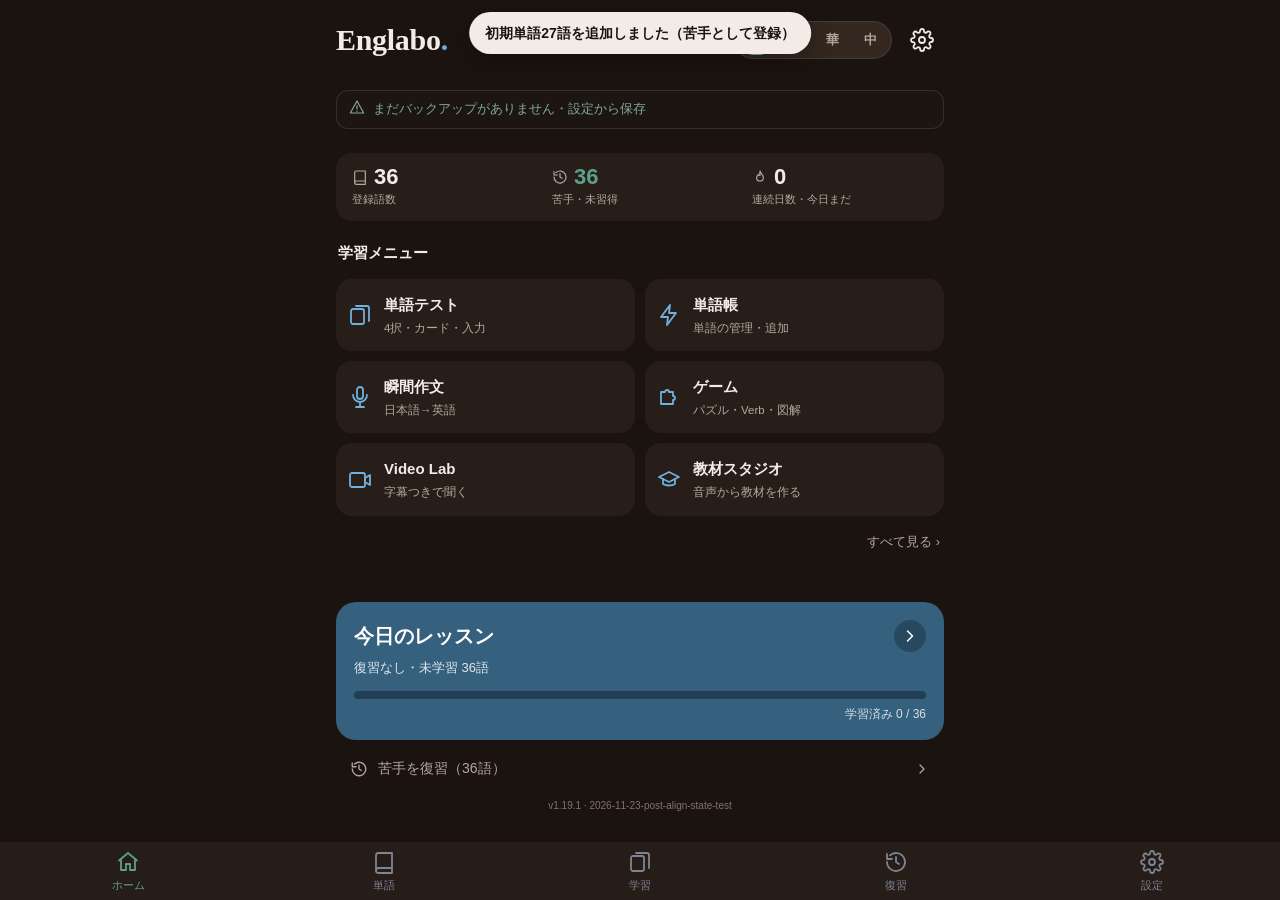
==== commit 608dda4e: "Add files via upload" ====
--- a/index.html
+++ b/index.html
@@ -13,9 +13,16 @@
   <link rel="manifest" href="manifest.webmanifest">
   <link rel="apple-touch-icon" href="icon-180.png">
   <link rel="icon" href="icon-192.png">
+  <script>
+    // Apply the destination palette before the first paint, not after module loading.
+    const initialRoute = (location.hash.slice(1) || 'home').split('?')[0];
+    const brownRoutes = ['home','vocab','word','decks','vocab-bulk','vocab-csv','vocab-paste','datacheck','storage','review','log','settings'];
+    document.documentElement.dataset.initialZone = brownRoutes.includes(initialRoute) ? 'brown' : '';
+  </script>
   <link rel="stylesheet" href="app.css">
 </head>
 <body>
+  <script>document.body.dataset.zone = document.documentElement.dataset.initialZone || '';</script>
   <main id="main"><div class="card center muted">読み込み中…</div></main>
   <nav id="tabs"></nav>
   <div id="toast" hidden></div>
--- a/app.css
+++ b/app.css
@@ -1210,3 +1210,24 @@
 .tagp.slim { background: rgba(169,213,183,.15); color: #a9d5b7; }
 .wselbar .btn { width: auto; flex: 0 0 auto; margin: 0; min-height: 36px; padding: 6px 12px; font-size: 13px; display: inline-flex; }
 .wselbar > span { margin-right: 4px; }
+.st-pv .st-pvrows { max-height: 50vh; overflow: auto; border-top: 1px solid var(--line); padding-top: 6px; display: flex; flex-direction: column; gap: 3px; }
+.st-pv .tagp { font-size: 11px; }
+.st-fcard { gap: 12px; align-items: center; text-decoration: none; color: var(--text); margin-bottom: 12px; } .st-fcard .ic { color: var(--accent); }
+
+/* 1.18.4: progress status "学習中" = deep vermilion (bar segment + legend dot). Warning / "near" colours keep --mid */
+.p-learn { background: #c65a3d; }
+.wcard .wsrc { display: block; font-size: 11px; margin-top: 2px; }
+
+/* ===== 1.18.5 accent roles — brown/blue pages only (home, word list, review, settings …). Test / game / video pages keep their colours.
+   deep viridian = selected / learning status; eucalyptus = calm notices & warnings. Errors (red) and level colours are unchanged. ===== */
+body[data-zone="brown"] { --sel: #5f9f8a; --note: #80a99a; }
+body[data-zone="brown"] #tabs a.on { color: var(--sel); }
+body[data-zone="brown"] .c-review, body[data-zone="brown"] .rhead .ic, body[data-zone="brown"] .rhead .count { color: var(--sel); }
+body[data-zone="brown"] .notice.warn { background: rgba(128,169,154,.06); border: 1px solid rgba(128,169,154,.28); color: var(--text); }
+body[data-zone="brown"] .notice.warn .ic { color: var(--note); }
+body[data-zone="brown"] .hnotice.notice.warn { background: rgba(128,169,154,.015); border-color: rgba(128,169,154,.20); color: var(--note); }
+body[data-zone="brown"] .card.warn { background: rgba(128,169,154,.10); color: #cfe2da; border: 1px solid rgba(128,169,154,.30); }
+body[data-zone="brown"] .tagp.warn, body[data-zone="brown"] .tagp.ai { color: var(--note); border-color: rgba(128,169,154,.55); }
+
+/* Build identifier: subtle and visible on the home screen. */
+.home-build { text-align: center; color: var(--muted); opacity: .65; font-size: 10px; line-height: 1.3; padding: 1px 0 0; }
